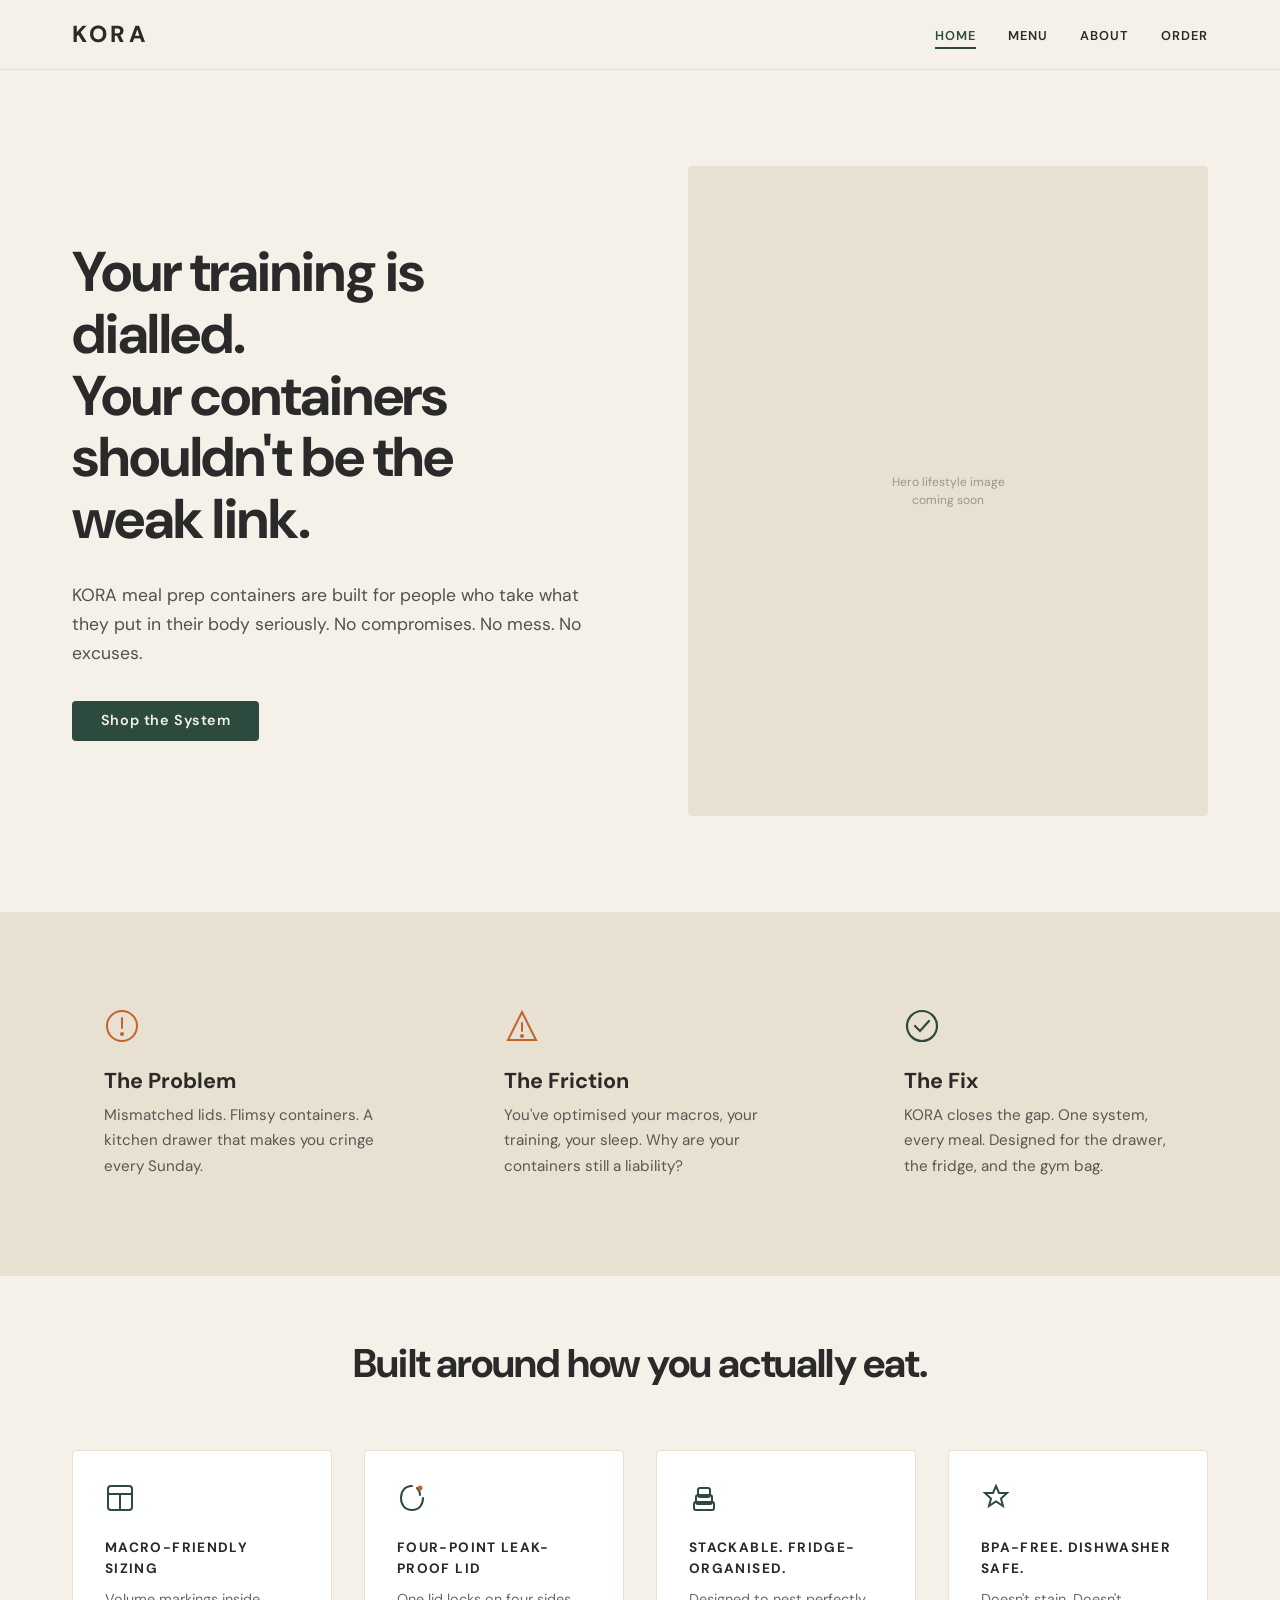
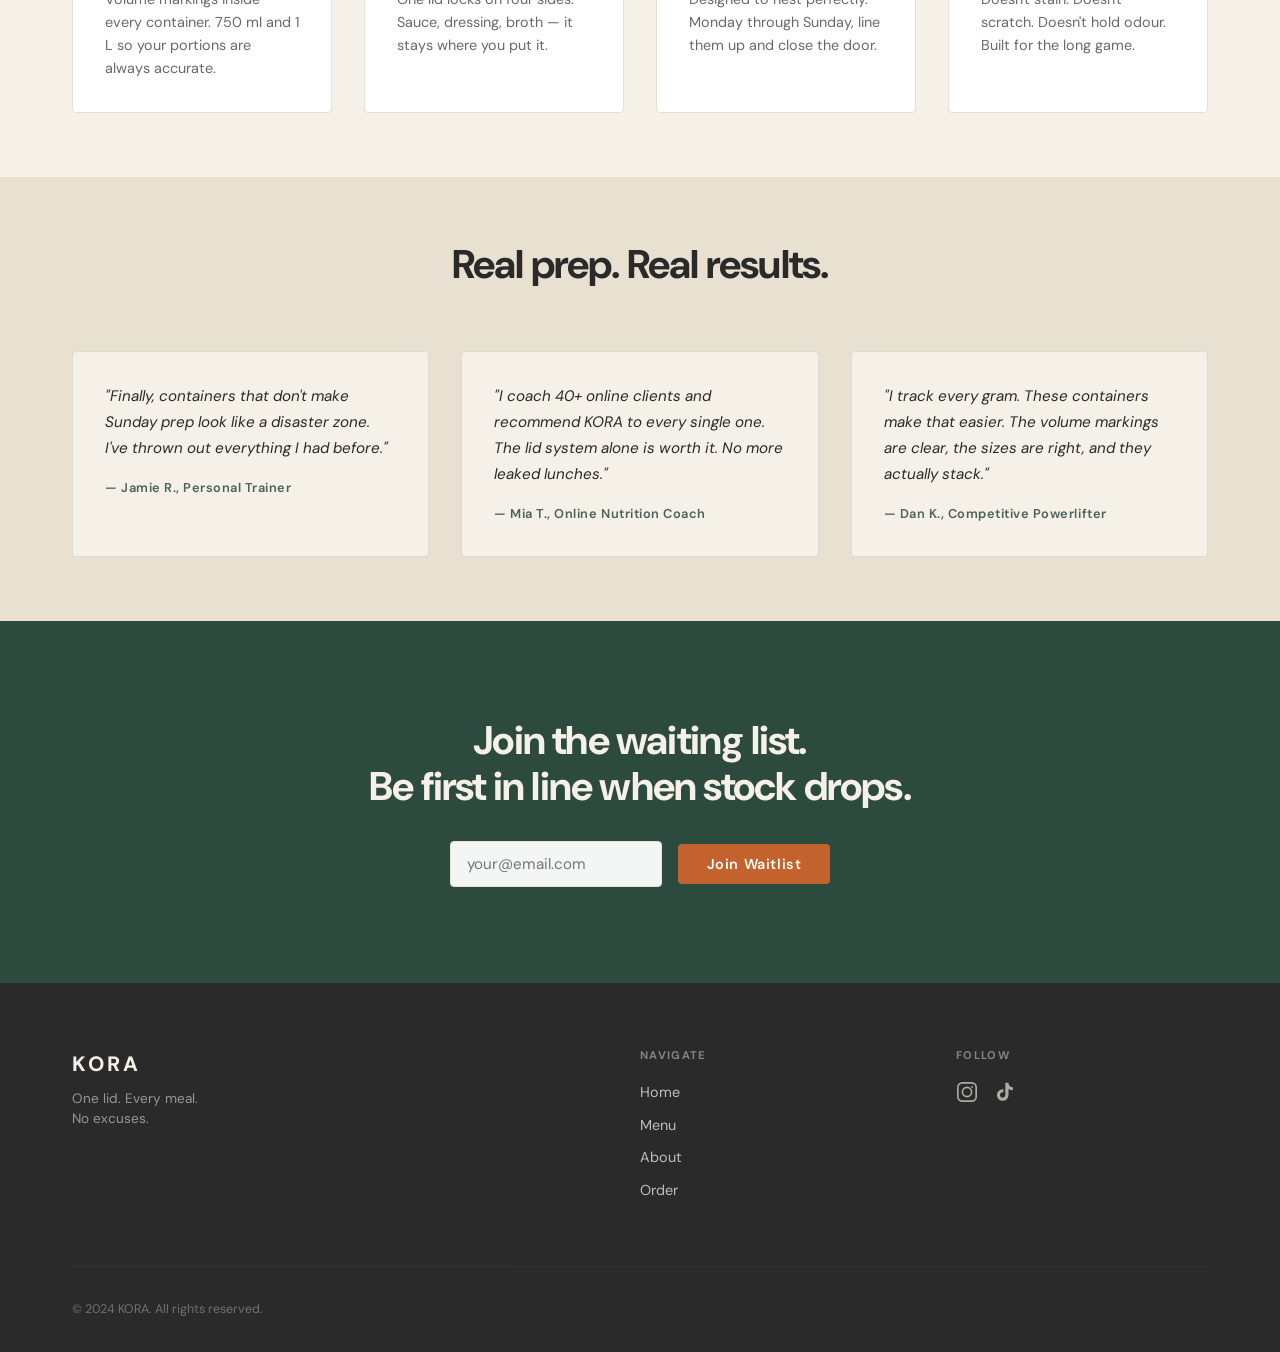
==== index.html @ 85cc3b41 "feat: build complete KORA static website (4 pages) Four-page static site for KORA meal prep containe" ====
<!DOCTYPE html>
<html lang="en">
<head>
  <meta charset="UTF-8">
  <meta name="viewport" content="width=device-width, initial-scale=1.0">
  <meta name="description" content="KORA meal prep containers — built for people who take what they put in their body seriously. One lid. Every meal. No excuses.">
  <meta property="og:title" content="KORA — One lid. Every meal. No excuses.">
  <meta property="og:description" content="Premium meal prep containers for disciplined, macro-tracking fitness people.">
  <meta property="og:type" content="website">
  <title>KORA — One lid. Every meal. No excuses.</title>
  <link rel="preconnect" href="https://fonts.googleapis.com">
  <link rel="preconnect" href="https://fonts.gstatic.com" crossorigin>
  <link href="https://fonts.googleapis.com/css2?family=DM+Sans:ital,opsz,wght@0,9..40,400;0,9..40,500;0,9..40,600;0,9..40,700;0,9..40,800;1,9..40,400&display=swap" rel="stylesheet">
  <link rel="stylesheet" href="css/styles.css">
</head>
<body>

  <!-- NAVIGATION -->
  <nav class="nav" role="navigation" aria-label="Main navigation">
    <div class="nav__inner">
      <a href="index.html" class="nav__logo">KORA</a>
      <button
        class="nav__toggle"
        id="nav-toggle"
        aria-expanded="false"
        aria-controls="nav-links"
        aria-label="Toggle navigation menu"
      >
        <svg width="24" height="24" viewBox="0 0 24 24" fill="none" stroke="currentColor" stroke-width="2" stroke-linecap="round" aria-hidden="true">
          <line x1="3" y1="6" x2="21" y2="6"/>
          <line x1="3" y1="12" x2="21" y2="12"/>
          <line x1="3" y1="18" x2="21" y2="18"/>
        </svg>
      </button>
      <ul class="nav__links" id="nav-links" role="list">
        <li><a href="index.html">Home</a></li>
        <li><a href="menu.html">Menu</a></li>
        <li><a href="about.html">About</a></li>
        <li><a href="order.html">Order</a></li>
      </ul>
    </div>
  </nav>

  <!-- HERO -->
  <section class="hero" aria-label="Hero">
    <div class="container">
      <div class="hero__content">
        <div class="hero__text">
          <h1 class="hero__headline">Your training is dialled.<br>Your containers shouldn't be the weak link.</h1>
          <p class="hero__sub">KORA meal prep containers are built for people who take what they put in their body seriously. No compromises. No mess. No excuses.</p>
          <a href="menu.html" class="btn btn-primary">Shop the System</a>
        </div>
        <div class="hero__image">
          <div class="img-placeholder" style="aspect-ratio: 4/5;" role="img" aria-label="KORA container lifestyle image coming soon">
            <span class="img-placeholder__label" aria-hidden="true">Hero lifestyle image<br>coming soon</span>
          </div>
        </div>
      </div>
    </div>
  </section>

  <!-- PROBLEM – AGITATION – SOLUTION -->
  <section class="section" style="background: var(--color-stone);" aria-label="Why KORA">
    <div class="container">
      <div class="pas__grid">

        <div class="pas__item fade-in">
          <div class="pas__icon" aria-hidden="true">
            <svg width="36" height="36" viewBox="0 0 36 36" fill="none" stroke="var(--color-terra)" stroke-width="2" stroke-linecap="round">
              <circle cx="18" cy="18" r="15"/>
              <line x1="18" y1="10" x2="18" y2="20"/>
              <circle cx="18" cy="26" r="2" fill="var(--color-terra)" stroke="none"/>
            </svg>
          </div>
          <h3>The Problem</h3>
          <p>Mismatched lids. Flimsy containers. A kitchen drawer that makes you cringe every Sunday.</p>
        </div>

        <div class="pas__item fade-in">
          <div class="pas__icon" aria-hidden="true">
            <svg width="36" height="36" viewBox="0 0 36 36" fill="none" stroke="var(--color-terra)" stroke-width="2" stroke-linecap="round">
              <path d="M18 4 L32 32 L4 32 Z"/>
              <line x1="18" y1="15" x2="18" y2="23"/>
              <circle cx="18" cy="28" r="2" fill="var(--color-terra)" stroke="none"/>
            </svg>
          </div>
          <h3>The Friction</h3>
          <p>You've optimised your macros, your training, your sleep. Why are your containers still a liability?</p>
        </div>

        <div class="pas__item fade-in">
          <div class="pas__icon" aria-hidden="true">
            <svg width="36" height="36" viewBox="0 0 36 36" fill="none" stroke="var(--color-forest)" stroke-width="2.2" stroke-linecap="round">
              <circle cx="18" cy="18" r="15"/>
              <polyline points="11,18 16,23 25,13"/>
            </svg>
          </div>
          <h3>The Fix</h3>
          <p>KORA closes the gap. One system, every meal. Designed for the drawer, the fridge, and the gym bag.</p>
        </div>

      </div>
    </div>
  </section>

  <!-- FEATURE HIGHLIGHTS -->
  <section class="features section" aria-label="Product features">
    <div class="container">
      <h2 class="features__title fade-in">Built around how you actually eat.</h2>
      <div class="features__grid">

        <div class="feature-item fade-in">
          <div class="feature-item__icon" aria-hidden="true">
            <svg width="30" height="30" viewBox="0 0 30 30" fill="none" stroke="var(--color-forest)" stroke-width="2" stroke-linecap="round">
              <rect x="3" y="3" width="24" height="24" rx="3"/>
              <line x1="3" y1="11" x2="27" y2="11"/>
              <line x1="15" y1="11" x2="15" y2="27"/>
            </svg>
          </div>
          <h4>Macro-Friendly Sizing</h4>
          <p>Volume markings inside every container. 750 ml and 1 L so your portions are always accurate.</p>
        </div>

        <div class="feature-item fade-in">
          <div class="feature-item__icon" aria-hidden="true">
            <svg width="30" height="30" viewBox="0 0 30 30" fill="none" stroke="var(--color-forest)" stroke-width="2" stroke-linecap="round">
              <path d="M15 3 C8 3 4 8 4 15 C4 22 8 27 15 27 C22 27 26 22 26 15"/>
              <path d="M20 5 C22 7 23 9 23 12"/>
              <circle cx="23" cy="5" r="2.5" fill="var(--color-terra)" stroke="none"/>
            </svg>
          </div>
          <h4>Four-Point Leak-Proof Lid</h4>
          <p>One lid locks on four sides. Sauce, dressing, broth — it stays where you put it.</p>
        </div>

        <div class="feature-item fade-in">
          <div class="feature-item__icon" aria-hidden="true">
            <svg width="30" height="30" viewBox="0 0 30 30" fill="none" stroke="var(--color-forest)" stroke-width="2" stroke-linecap="round">
              <rect x="5" y="19" width="20" height="8" rx="2"/>
              <rect x="7" y="12" width="16" height="9" rx="2"/>
              <rect x="9" y="5"  width="12" height="9" rx="2"/>
            </svg>
          </div>
          <h4>Stackable. Fridge-Organised.</h4>
          <p>Designed to nest perfectly. Monday through Sunday, line them up and close the door.</p>
        </div>

        <div class="feature-item fade-in">
          <div class="feature-item__icon" aria-hidden="true">
            <svg width="30" height="30" viewBox="0 0 30 30" fill="none" stroke="var(--color-forest)" stroke-width="2" stroke-linecap="round">
              <polygon points="15,3 18,10 26,10 20,15.5 22,23 15,18.5 8,23 10,15.5 4,10 12,10"/>
            </svg>
          </div>
          <h4>BPA-Free. Dishwasher Safe.</h4>
          <p>Doesn't stain. Doesn't scratch. Doesn't hold odour. Built for the long game.</p>
        </div>

      </div>
    </div>
  </section>

  <!-- TESTIMONIALS -->
  <section class="section" style="background: var(--color-stone);" aria-label="Customer reviews">
    <div class="container">
      <h2 class="testimonials__title fade-in">Real prep. Real results.</h2>
      <div class="testimonials__grid">

        <article class="testimonial-card fade-in">
          <blockquote>
            <p>"Finally, containers that don't make Sunday prep look like a disaster zone. I've thrown out everything I had before."</p>
            <footer>— Jamie R., Personal Trainer</footer>
          </blockquote>
        </article>

        <article class="testimonial-card fade-in">
          <blockquote>
            <p>"I coach 40+ online clients and recommend KORA to every single one. The lid system alone is worth it. No more leaked lunches."</p>
            <footer>— Mia T., Online Nutrition Coach</footer>
          </blockquote>
        </article>

        <article class="testimonial-card fade-in">
          <blockquote>
            <p>"I track every gram. These containers make that easier. The volume markings are clear, the sizes are right, and they actually stack."</p>
            <footer>— Dan K., Competitive Powerlifter</footer>
          </blockquote>
        </article>

      </div>
    </div>
  </section>

  <!-- WAITLIST BANNER -->
  <section class="waitlist section--xl" id="waitlist" aria-label="Join the waitlist">
    <div class="container">
      <div class="waitlist__inner fade-in">
        <h2 class="waitlist__headline">Join the waiting list.<br>Be first in line when stock drops.</h2>
        <form class="waitlist__form" id="form-waitlist" novalidate aria-label="Waitlist signup form">
          <div>
            <label for="waitlist-email" class="sr-only">Email address</label>
            <input
              type="email"
              id="waitlist-email"
              name="email"
              class="form-control waitlist__input"
              placeholder="your@email.com"
              required
              autocomplete="email"
              aria-required="true"
            >
            <span class="form-error" data-error="waitlist-email" role="alert"></span>
          </div>
          <button type="submit" class="btn btn-accent">Join Waitlist</button>
        </form>
        <div class="form-confirmation" id="confirm-waitlist" tabindex="-1" role="status">
          <p>You're on the list. We'll be in touch before anyone else.</p>
        </div>
      </div>
    </div>
  </section>

  <!-- FOOTER -->
  <footer class="footer" role="contentinfo">
    <div class="container">
      <div class="footer__grid">
        <div>
          <div class="footer__logo">KORA</div>
          <p class="footer__tagline">One lid. Every meal.<br>No excuses.</p>
        </div>
        <div>
          <h4 class="footer__heading">Navigate</h4>
          <nav class="footer__nav" aria-label="Footer navigation">
            <a href="index.html">Home</a>
            <a href="menu.html">Menu</a>
            <a href="about.html">About</a>
            <a href="order.html">Order</a>
          </nav>
        </div>
        <div>
          <h4 class="footer__heading">Follow</h4>
          <div class="footer__socials">
            <a href="#" aria-label="KORA on Instagram">
              <svg width="22" height="22" viewBox="0 0 24 24" fill="none" stroke="currentColor" stroke-width="1.8" aria-hidden="true">
                <rect x="2" y="2" width="20" height="20" rx="5" ry="5"/>
                <circle cx="12" cy="12" r="5"/>
                <circle cx="17.5" cy="6.5" r="1" fill="currentColor" stroke="none"/>
              </svg>
            </a>
            <a href="#" aria-label="KORA on TikTok">
              <svg width="22" height="22" viewBox="0 0 24 24" fill="currentColor" aria-hidden="true">
                <path d="M19.59 6.69a4.83 4.83 0 01-3.77-4.25V2h-3.45v13.67a2.89 2.89 0 01-2.88 2.5 2.89 2.89 0 01-2.89-2.89 2.89 2.89 0 012.89-2.89c.28 0 .54.04.79.1V9.01a6.27 6.27 0 00-.79-.05 6.34 6.34 0 00-6.34 6.34 6.34 6.34 0 006.34 6.34 6.34 6.34 0 006.34-6.34V8.69a8.19 8.19 0 004.79 1.53V6.77a4.85 4.85 0 01-1.03-.08z"/>
              </svg>
            </a>
          </div>
        </div>
      </div>
      <div class="footer__bottom">
        <p>&copy; 2024 KORA. All rights reserved.</p>
      </div>
    </div>
  </footer>

  <script src="js/main.js"></script>
</body>
</html>
---- css/styles.css ----
/* ============================================================
   KORA — Shared Stylesheet
   Colours: Forest Green #2D4A3E | Terracotta #C4622D
            Oat #F5F0E8 | Stone #E8E0D0 | Charcoal #2A2A2A
   Font: DM Sans (Google Fonts)
   ============================================================ */

/* === DESIGN TOKENS === */
:root {
  --color-forest:  #2D4A3E;
  --color-terra:   #C4622D;
  --color-oat:     #F5F0E8;
  --color-stone:   #E8E0D0;
  --color-charcoal:#2A2A2A;
  --color-white:   #FFFFFF;

  --font-main: 'DM Sans', sans-serif;

  --spacing-xs: 0.5rem;
  --spacing-sm: 1rem;
  --spacing-md: 2rem;
  --spacing-lg: 4rem;
  --spacing-xl: 6rem;

  --radius: 4px;
  --max-width: 1200px;
  --transition: 0.2s ease;
  --nav-height: 70px;
}

/* === RESET === */
*, *::before, *::after {
  box-sizing: border-box;
  margin: 0;
  padding: 0;
}

html {
  scroll-behavior: smooth;
  -webkit-text-size-adjust: 100%;
}

body {
  font-family: var(--font-main);
  color: var(--color-charcoal);
  background: var(--color-oat);
  line-height: 1.6;
  font-size: 16px;
  -webkit-font-smoothing: antialiased;
}

img {
  max-width: 100%;
  display: block;
}

a {
  color: inherit;
  text-decoration: none;
}

ul, ol {
  list-style: none;
}

button {
  font-family: inherit;
}

/* === SCREEN READER ONLY === */
.sr-only {
  position: absolute;
  width: 1px;
  height: 1px;
  padding: 0;
  margin: -1px;
  overflow: hidden;
  clip: rect(0, 0, 0, 0);
  white-space: nowrap;
  border-width: 0;
}

/* === TYPOGRAPHY === */
h1 { font-size: clamp(2rem, 5vw, 3.5rem);   line-height: 1.1;  font-weight: 700; letter-spacing: -0.02em; }
h2 { font-size: clamp(1.6rem, 3.5vw, 2.5rem); line-height: 1.15; font-weight: 700; letter-spacing: -0.02em; }
h3 { font-size: clamp(1.1rem, 2vw, 1.35rem);  line-height: 1.25; font-weight: 700; }
h4 {
  font-size: 0.8rem;
  font-weight: 700;
  letter-spacing: 0.1em;
  text-transform: uppercase;
}

p {
  line-height: 1.7;
}

/* === LAYOUT === */
.container {
  max-width: var(--max-width);
  margin: 0 auto;
  padding: 0 var(--spacing-md);
}

.section {
  padding: var(--spacing-lg) 0;
}

.section--xl {
  padding: var(--spacing-xl) 0;
}

/* === BUTTONS === */
.btn {
  display: inline-block;
  padding: 0.8rem 1.8rem;
  border-radius: var(--radius);
  font-family: var(--font-main);
  font-size: 0.9rem;
  font-weight: 600;
  letter-spacing: 0.04em;
  cursor: pointer;
  border: none;
  transition: filter var(--transition), transform var(--transition);
  text-align: center;
  line-height: 1;
}

.btn:hover {
  filter: brightness(0.88);
  transform: translateY(-1px);
}

.btn:active {
  transform: translateY(0);
}

.btn:focus-visible {
  outline: 3px solid var(--color-forest);
  outline-offset: 3px;
}

.btn-primary {
  background: var(--color-forest);
  color: var(--color-oat);
}

.btn-accent {
  background: var(--color-terra);
  color: var(--color-white);
}

/* === NAVIGATION === */
.nav {
  position: sticky;
  top: 0;
  z-index: 100;
  background: var(--color-oat);
  border-bottom: 1px solid var(--color-stone);
  height: var(--nav-height);
}

.nav__inner {
  display: flex;
  align-items: center;
  justify-content: space-between;
  height: 100%;
  max-width: var(--max-width);
  margin: 0 auto;
  padding: 0 var(--spacing-md);
  position: relative;
}

.nav__logo {
  font-size: 1.45rem;
  font-weight: 800;
  letter-spacing: 0.14em;
  text-transform: uppercase;
  color: var(--color-charcoal);
  flex-shrink: 0;
}

.nav__links {
  display: flex;
  gap: var(--spacing-md);
  align-items: center;
}

.nav__links a {
  font-size: 0.8rem;
  font-weight: 600;
  letter-spacing: 0.08em;
  text-transform: uppercase;
  color: var(--color-charcoal);
  transition: color var(--transition);
  padding-bottom: 3px;
  border-bottom: 2px solid transparent;
}

.nav__links a:hover,
.nav__links a.active {
  color: var(--color-forest);
  border-bottom-color: var(--color-forest);
}

.nav__toggle {
  display: none;
  background: none;
  border: none;
  cursor: pointer;
  padding: var(--spacing-xs);
  color: var(--color-charcoal);
  line-height: 1;
}

.nav__toggle:focus-visible {
  outline: 3px solid var(--color-forest);
  outline-offset: 3px;
  border-radius: var(--radius);
}

@media (max-width: 767px) {
  .nav__links {
    display: none;
    position: absolute;
    top: var(--nav-height);
    left: 0;
    right: 0;
    background: var(--color-oat);
    border-bottom: 1px solid var(--color-stone);
    flex-direction: column;
    align-items: stretch;
    gap: 0;
    padding: 0 var(--spacing-md);
  }

  .nav__links.open {
    display: flex;
  }

  .nav__links li {
    border-top: 1px solid var(--color-stone);
  }

  .nav__links a {
    display: block;
    padding: 0.9rem 0;
    border-bottom: none;
  }

  .nav__toggle {
    display: block;
  }
}

/* === IMAGE PLACEHOLDER === */
.img-placeholder {
  background: var(--color-stone);
  border-radius: var(--radius);
  display: flex;
  align-items: center;
  justify-content: center;
  width: 100%;
  overflow: hidden;
}

.img-placeholder__label {
  font-size: 0.75rem;
  color: var(--color-charcoal);
  opacity: 0.4;
  text-align: center;
  padding: var(--spacing-sm);
  line-height: 1.5;
}

/* === FOOTER === */
.footer {
  background: var(--color-charcoal);
  color: var(--color-oat);
  padding: var(--spacing-lg) 0 var(--spacing-md);
}

.footer__grid {
  display: grid;
  grid-template-columns: 1fr;
  gap: var(--spacing-md);
  margin-bottom: var(--spacing-lg);
}

@media (min-width: 768px) {
  .footer__grid {
    grid-template-columns: 2fr 1fr 1fr;
    gap: var(--spacing-lg);
  }
}

.footer__logo {
  font-size: 1.3rem;
  font-weight: 800;
  letter-spacing: 0.14em;
  text-transform: uppercase;
  margin-bottom: var(--spacing-xs);
}

.footer__tagline {
  font-size: 0.85rem;
  opacity: 0.55;
  line-height: 1.5;
  margin-top: var(--spacing-xs);
}

.footer__heading {
  font-size: 0.7rem;
  font-weight: 700;
  letter-spacing: 0.12em;
  text-transform: uppercase;
  opacity: 0.45;
  margin-bottom: var(--spacing-sm);
}

.footer__nav {
  display: flex;
  flex-direction: column;
  gap: 0.6rem;
}

.footer__nav a {
  font-size: 0.9rem;
  opacity: 0.75;
  transition: opacity var(--transition);
}

.footer__nav a:hover {
  opacity: 1;
}

.footer__socials {
  display: flex;
  gap: var(--spacing-sm);
  margin-top: var(--spacing-xs);
}

.footer__socials a {
  opacity: 0.65;
  transition: opacity var(--transition);
  display: flex;
  align-items: center;
}

.footer__socials a:hover {
  opacity: 1;
}

.footer__bottom {
  border-top: 1px solid rgba(245, 240, 232, 0.1);
  padding-top: var(--spacing-md);
  font-size: 0.78rem;
  opacity: 0.35;
}

/* === SCROLL FADE ANIMATION === */
.fade-in {
  opacity: 0;
  transform: translateY(22px);
  transition: opacity 0.65s ease, transform 0.65s ease;
}

.fade-in.visible {
  opacity: 1;
  transform: translateY(0);
}

/* Stagger children in grids */
.fade-in:nth-child(2) { transition-delay: 0.1s; }
.fade-in:nth-child(3) { transition-delay: 0.2s; }
.fade-in:nth-child(4) { transition-delay: 0.3s; }

/* === FORMS === */
.form-group {
  margin-bottom: var(--spacing-sm);
}

.form-label {
  display: block;
  font-size: 0.78rem;
  font-weight: 600;
  letter-spacing: 0.07em;
  text-transform: uppercase;
  color: var(--color-charcoal);
  opacity: 0.65;
  margin-bottom: 0.4rem;
}

.form-control {
  font-family: var(--font-main);
  font-size: 0.95rem;
  padding: 0.75rem 1rem;
  border: 1.5px solid var(--color-stone);
  border-radius: var(--radius);
  background: var(--color-white);
  color: var(--color-charcoal);
  transition: border-color var(--transition);
  width: 100%;
  appearance: none;
}

.form-control:focus {
  outline: none;
  border-color: var(--color-forest);
  box-shadow: 0 0 0 3px rgba(45, 74, 62, 0.12);
}

.form-control--error {
  border-color: var(--color-terra);
}

.form-error {
  font-size: 0.78rem;
  color: var(--color-terra);
  margin-top: 0.3rem;
  display: none;
}

.form-error.visible {
  display: block;
}

textarea.form-control {
  resize: vertical;
  min-height: 140px;
  line-height: 1.6;
}

select.form-control {
  background-image: url("data:image/svg+xml,%3Csvg xmlns='http://www.w3.org/2000/svg' width='12' height='8' viewBox='0 0 12 8'%3E%3Cpath d='M1 1l5 5 5-5' stroke='%232A2A2A' stroke-width='1.5' fill='none' stroke-linecap='round'/%3E%3C/svg%3E");
  background-repeat: no-repeat;
  background-position: right 1rem center;
  padding-right: 2.5rem;
  cursor: pointer;
}

.form-confirmation {
  display: none;
  padding: var(--spacing-md);
  background: var(--color-stone);
  border-radius: var(--radius);
  border-left: 4px solid var(--color-forest);
}

.form-confirmation.visible {
  display: block;
}

.form-confirmation p {
  font-weight: 600;
  color: var(--color-forest);
  line-height: 1.5;
}

/* === TOAST NOTIFICATION (product pages) === */
.toast {
  position: fixed;
  bottom: var(--spacing-md);
  left: 50%;
  transform: translateX(-50%) translateY(100px);
  background: var(--color-charcoal);
  color: var(--color-oat);
  padding: 1rem 1.5rem;
  border-radius: var(--radius);
  font-size: 0.9rem;
  font-weight: 500;
  display: flex;
  align-items: center;
  gap: var(--spacing-sm);
  z-index: 200;
  transition: transform 0.35s ease, opacity 0.35s ease;
  opacity: 0;
  max-width: 90vw;
  box-shadow: 0 8px 32px rgba(0,0,0,0.2);
}

.toast.visible {
  transform: translateX(-50%) translateY(0);
  opacity: 1;
}

.toast__close {
  background: none;
  border: none;
  color: inherit;
  cursor: pointer;
  opacity: 0.6;
  padding: 2px;
  line-height: 1;
  flex-shrink: 0;
}

.toast__close:hover {
  opacity: 1;
}

/* ============================================================
   PAGE: HOME (index.html)
   ============================================================ */

/* Hero */
.hero {
  background: var(--color-oat);
  padding: var(--spacing-xl) 0;
}

.hero__content {
  display: grid;
  grid-template-columns: 1fr;
  gap: var(--spacing-lg);
  align-items: center;
}

@media (min-width: 900px) {
  .hero__content {
    grid-template-columns: 1fr 1fr;
    gap: var(--spacing-xl);
  }
}

.hero__text {
  max-width: 580px;
}

.hero__headline {
  margin-bottom: var(--spacing-md);
  color: var(--color-charcoal);
}

.hero__sub {
  font-size: 1.1rem;
  line-height: 1.65;
  margin-bottom: var(--spacing-md);
  opacity: 0.8;
}

.hero__image .img-placeholder {
  aspect-ratio: 4 / 5;
}

/* Problem–Agitation–Solution */
.pas__grid {
  display: grid;
  grid-template-columns: 1fr;
  gap: var(--spacing-md);
}

@media (min-width: 768px) {
  .pas__grid {
    grid-template-columns: repeat(3, 1fr);
    gap: var(--spacing-lg);
  }
}

.pas__item {
  padding: var(--spacing-md);
}

.pas__icon {
  margin-bottom: var(--spacing-sm);
}

.pas__item h3 {
  margin-bottom: var(--spacing-xs);
  color: var(--color-charcoal);
}

.pas__item p {
  font-size: 0.95rem;
  opacity: 0.75;
}

/* Feature Highlights */
.features__title {
  text-align: center;
  margin-bottom: var(--spacing-lg);
}

.features__grid {
  display: grid;
  grid-template-columns: 1fr;
  gap: var(--spacing-md);
}

@media (min-width: 600px) {
  .features__grid {
    grid-template-columns: repeat(2, 1fr);
  }
}

@media (min-width: 1024px) {
  .features__grid {
    grid-template-columns: repeat(4, 1fr);
  }
}

.feature-item {
  padding: var(--spacing-md);
  border: 1.5px solid var(--color-stone);
  border-radius: var(--radius);
  background: var(--color-white);
}

.feature-item__icon {
  margin-bottom: var(--spacing-sm);
}

.feature-item h4 {
  margin-bottom: var(--spacing-xs);
  font-size: 0.85rem;
  color: var(--color-charcoal);
}

.feature-item p {
  font-size: 0.9rem;
  opacity: 0.7;
  line-height: 1.6;
}

/* Testimonials */
.testimonials__title {
  text-align: center;
  margin-bottom: var(--spacing-lg);
}

.testimonials__grid {
  display: grid;
  grid-template-columns: 1fr;
  gap: var(--spacing-md);
}

@media (min-width: 768px) {
  .testimonials__grid {
    grid-template-columns: repeat(3, 1fr);
  }
}

.testimonial-card {
  background: var(--color-oat);
  border-radius: var(--radius);
  padding: var(--spacing-md);
  border: 1.5px solid rgba(45, 74, 62, 0.12);
}

.testimonial-card blockquote p {
  font-size: 0.95rem;
  line-height: 1.7;
  font-style: italic;
  color: var(--color-charcoal);
  margin-bottom: var(--spacing-sm);
}

.testimonial-card blockquote footer {
  font-size: 0.8rem;
  font-weight: 600;
  letter-spacing: 0.04em;
  color: var(--color-forest);
  opacity: 0.85;
}

/* Waitlist Banner */
.waitlist {
  background: var(--color-forest);
  padding: var(--spacing-xl) 0;
}

.waitlist__inner {
  max-width: 640px;
  margin: 0 auto;
  text-align: center;
}

.waitlist__headline {
  color: var(--color-oat);
  margin-bottom: var(--spacing-md);
}

.waitlist__form {
  display: flex;
  flex-direction: column;
  gap: var(--spacing-sm);
  align-items: center;
}

@media (min-width: 540px) {
  .waitlist__form {
    flex-direction: row;
    justify-content: center;
  }
}

.waitlist__input {
  width: 100%;
  max-width: 320px;
  background: rgba(255,255,255,0.95);
}

.waitlist .form-confirmation {
  background: rgba(255,255,255,0.1);
  border-left-color: var(--color-terra);
  color: var(--color-oat);
  margin-top: var(--spacing-sm);
}

.waitlist .form-confirmation p {
  color: var(--color-oat);
}

/* ============================================================
   PAGE: MENU (menu.html)
   ============================================================ */

.page-hero {
  background: var(--color-oat);
  padding: var(--spacing-xl) 0 var(--spacing-lg);
  text-align: center;
}

.page-hero__sub {
  font-size: 1.05rem;
  opacity: 0.7;
  margin-top: var(--spacing-sm);
  max-width: 480px;
  margin-left: auto;
  margin-right: auto;
}

.products__grid {
  display: grid;
  grid-template-columns: 1fr;
  gap: var(--spacing-md);
}

@media (min-width: 600px) {
  .products__grid {
    grid-template-columns: repeat(2, 1fr);
  }
}

@media (min-width: 1024px) {
  .products__grid {
    grid-template-columns: repeat(4, 1fr);
  }
}

.product-card {
  background: var(--color-white);
  border: 1.5px solid var(--color-stone);
  border-radius: var(--radius);
  overflow: hidden;
  transition: transform var(--transition), box-shadow var(--transition);
}

.product-card:hover {
  transform: translateY(-3px);
  box-shadow: 0 8px 24px rgba(42, 42, 42, 0.1);
}

.product-card__image .img-placeholder {
  aspect-ratio: 1 / 1;
}

.product-card__body {
  padding: var(--spacing-sm) var(--spacing-sm) var(--spacing-md);
}

.product-card__name {
  font-size: 1rem;
  font-weight: 700;
  margin-bottom: 0.3rem;
  color: var(--color-charcoal);
}

.product-card__desc {
  font-size: 0.85rem;
  opacity: 0.65;
  line-height: 1.5;
  margin-bottom: var(--spacing-sm);
}

.product-card__price {
  font-size: 1.1rem;
  font-weight: 700;
  color: var(--color-forest);
  margin-bottom: var(--spacing-sm);
}

/* ============================================================
   PAGE: ABOUT (about.html)
   ============================================================ */

.brand-story {
  display: grid;
  grid-template-columns: 1fr;
  gap: var(--spacing-lg);
  align-items: center;
}

@media (min-width: 900px) {
  .brand-story {
    grid-template-columns: 1fr 1fr;
  }
}

.brand-story__text h2 {
  margin-bottom: var(--spacing-md);
}

.brand-story__text p {
  margin-bottom: var(--spacing-sm);
  opacity: 0.8;
}

.brand-story__image .img-placeholder {
  aspect-ratio: 4 / 5;
}

.values__grid {
  display: grid;
  grid-template-columns: 1fr;
  gap: var(--spacing-md);
}

@media (min-width: 600px) {
  .values__grid {
    grid-template-columns: repeat(2, 1fr);
  }
}

.value-card {
  background: var(--color-oat);
  border-radius: var(--radius);
  padding: var(--spacing-md);
  border-top: 3px solid var(--color-forest);
}

.value-card h4 {
  color: var(--color-forest);
  margin-bottom: var(--spacing-xs);
  font-size: 0.75rem;
}

.value-card p {
  font-size: 0.95rem;
  opacity: 0.75;
  line-height: 1.65;
}

.founder-note {
  max-width: 680px;
  margin: 0 auto;
  text-align: center;
}

.founder-note__prefix {
  font-size: 0.85rem;
  font-weight: 600;
  letter-spacing: 0.1em;
  text-transform: uppercase;
  color: var(--color-terra);
  margin-bottom: var(--spacing-sm);
  display: block;
}

.founder-note__text {
  font-size: 1.05rem;
  line-height: 1.8;
  opacity: 0.8;
  font-style: italic;
}

/* ============================================================
   PAGE: ORDER (order.html)
   ============================================================ */

.order-layout {
  display: grid;
  grid-template-columns: 1fr;
  gap: var(--spacing-xl);
}

@media (min-width: 900px) {
  .order-layout {
    grid-template-columns: 1fr 1fr;
    gap: var(--spacing-lg);
  }
}

.order-section h2 {
  margin-bottom: var(--spacing-xs);
}

.order-section__intro {
  font-size: 0.95rem;
  opacity: 0.7;
  margin-bottom: var(--spacing-md);
  line-height: 1.65;
}

.section-divider {
  border: none;
  border-top: 1.5px solid var(--color-stone);
  margin: var(--spacing-xl) 0;
}

@media (min-width: 900px) {
  .section-divider {
    display: none;
  }
}
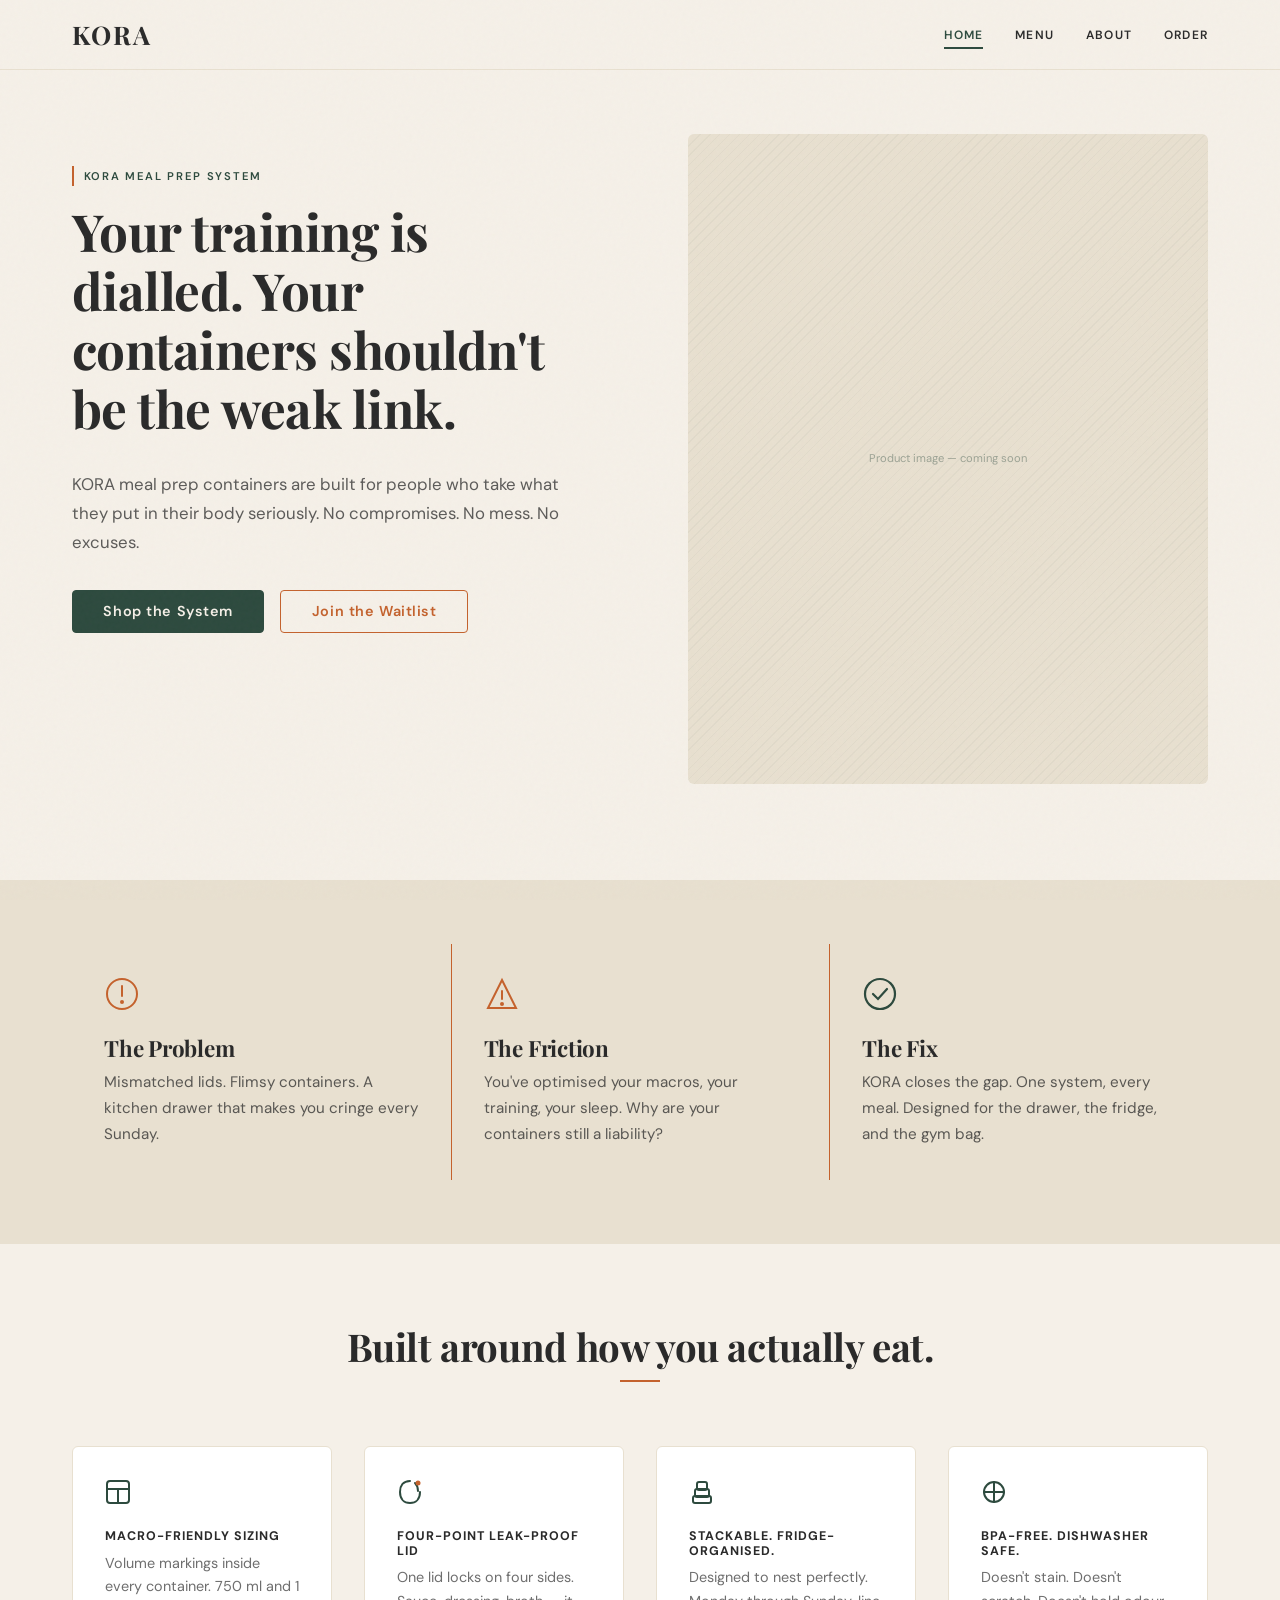
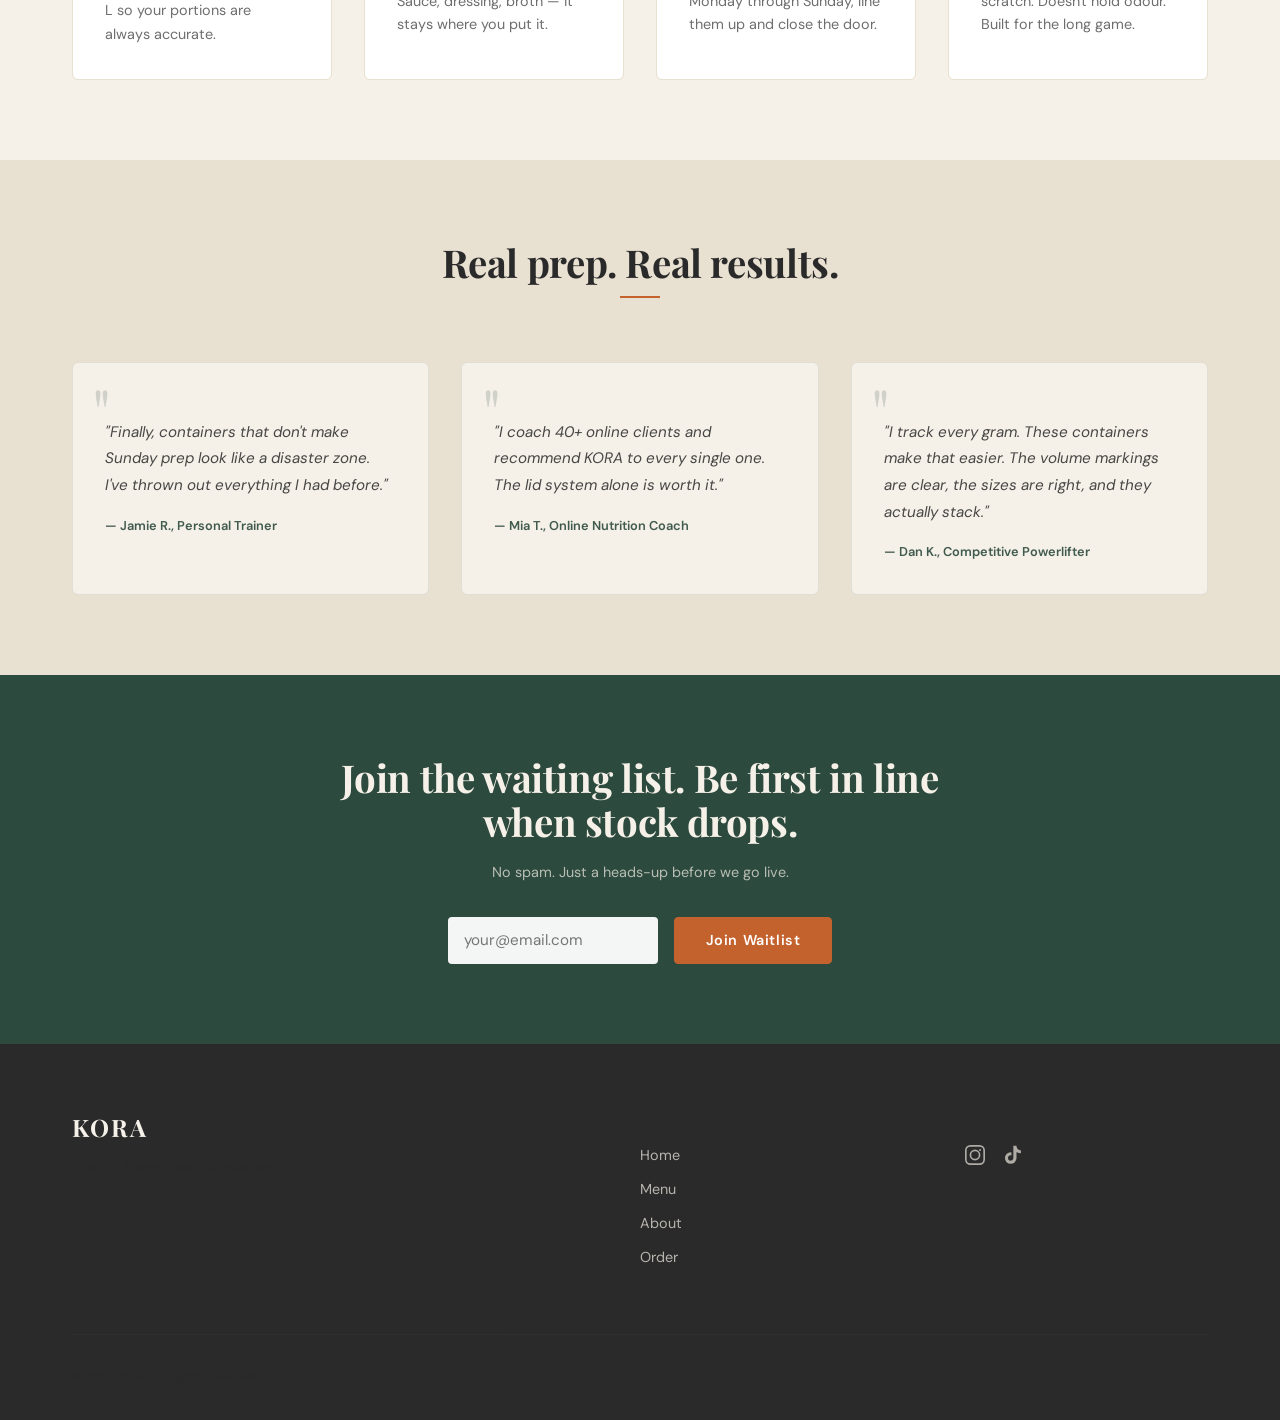
==== commit 1b0f61f1: "feat: complete KORA website design overhaul to production standard - Add Playfair Display (headings)" ====
--- a/index.html
+++ b/index.html
@@ -10,7 +10,7 @@
   <title>KORA — One lid. Every meal. No excuses.</title>
   <link rel="preconnect" href="https://fonts.googleapis.com">
   <link rel="preconnect" href="https://fonts.gstatic.com" crossorigin>
-  <link href="https://fonts.googleapis.com/css2?family=DM+Sans:ital,opsz,wght@0,9..40,400;0,9..40,500;0,9..40,600;0,9..40,700;0,9..40,800;1,9..40,400&display=swap" rel="stylesheet">
+  <link href="https://fonts.googleapis.com/css2?family=DM+Sans:ital,opsz,wght@0,9..40,400;0,9..40,500;0,9..40,600;0,9..40,700;0,9..40,800;1,9..40,400&family=Playfair+Display:ital,wght@0,700;1,400;1,700&display=swap" rel="stylesheet">
   <link rel="stylesheet" href="css/styles.css">
 </head>
 <body>
@@ -41,183 +41,208 @@
     </div>
   </nav>
 
-  <!-- HERO -->
-  <section class="hero" aria-label="Hero">
-    <div class="container">
-      <div class="hero__content">
-        <div class="hero__text">
-          <h1 class="hero__headline">Your training is dialled.<br>Your containers shouldn't be the weak link.</h1>
-          <p class="hero__sub">KORA meal prep containers are built for people who take what they put in their body seriously. No compromises. No mess. No excuses.</p>
-          <a href="menu.html" class="btn btn-primary">Shop the System</a>
-        </div>
-        <div class="hero__image">
-          <div class="img-placeholder" style="aspect-ratio: 4/5;" role="img" aria-label="KORA container lifestyle image coming soon">
-            <span class="img-placeholder__label" aria-hidden="true">Hero lifestyle image<br>coming soon</span>
-          </div>
-        </div>
-      </div>
-    </div>
-  </section>
-
-  <!-- PROBLEM – AGITATION – SOLUTION -->
-  <section class="section" style="background: var(--color-stone);" aria-label="Why KORA">
-    <div class="container">
-      <div class="pas__grid">
-
-        <div class="pas__item fade-in">
-          <div class="pas__icon" aria-hidden="true">
-            <svg width="36" height="36" viewBox="0 0 36 36" fill="none" stroke="var(--color-terra)" stroke-width="2" stroke-linecap="round">
-              <circle cx="18" cy="18" r="15"/>
-              <line x1="18" y1="10" x2="18" y2="20"/>
-              <circle cx="18" cy="26" r="2" fill="var(--color-terra)" stroke="none"/>
-            </svg>
-          </div>
-          <h3>The Problem</h3>
-          <p>Mismatched lids. Flimsy containers. A kitchen drawer that makes you cringe every Sunday.</p>
-        </div>
-
-        <div class="pas__item fade-in">
-          <div class="pas__icon" aria-hidden="true">
-            <svg width="36" height="36" viewBox="0 0 36 36" fill="none" stroke="var(--color-terra)" stroke-width="2" stroke-linecap="round">
-              <path d="M18 4 L32 32 L4 32 Z"/>
-              <line x1="18" y1="15" x2="18" y2="23"/>
-              <circle cx="18" cy="28" r="2" fill="var(--color-terra)" stroke="none"/>
-            </svg>
-          </div>
-          <h3>The Friction</h3>
-          <p>You've optimised your macros, your training, your sleep. Why are your containers still a liability?</p>
-        </div>
-
-        <div class="pas__item fade-in">
-          <div class="pas__icon" aria-hidden="true">
-            <svg width="36" height="36" viewBox="0 0 36 36" fill="none" stroke="var(--color-forest)" stroke-width="2.2" stroke-linecap="round">
-              <circle cx="18" cy="18" r="15"/>
-              <polyline points="11,18 16,23 25,13"/>
-            </svg>
-          </div>
-          <h3>The Fix</h3>
-          <p>KORA closes the gap. One system, every meal. Designed for the drawer, the fridge, and the gym bag.</p>
-        </div>
-
-      </div>
-    </div>
-  </section>
-
-  <!-- FEATURE HIGHLIGHTS -->
-  <section class="features section" aria-label="Product features">
-    <div class="container">
-      <h2 class="features__title fade-in">Built around how you actually eat.</h2>
-      <div class="features__grid">
-
-        <div class="feature-item fade-in">
-          <div class="feature-item__icon" aria-hidden="true">
-            <svg width="30" height="30" viewBox="0 0 30 30" fill="none" stroke="var(--color-forest)" stroke-width="2" stroke-linecap="round">
-              <rect x="3" y="3" width="24" height="24" rx="3"/>
-              <line x1="3" y1="11" x2="27" y2="11"/>
-              <line x1="15" y1="11" x2="15" y2="27"/>
-            </svg>
-          </div>
-          <h4>Macro-Friendly Sizing</h4>
-          <p>Volume markings inside every container. 750 ml and 1 L so your portions are always accurate.</p>
-        </div>
-
-        <div class="feature-item fade-in">
-          <div class="feature-item__icon" aria-hidden="true">
-            <svg width="30" height="30" viewBox="0 0 30 30" fill="none" stroke="var(--color-forest)" stroke-width="2" stroke-linecap="round">
-              <path d="M15 3 C8 3 4 8 4 15 C4 22 8 27 15 27 C22 27 26 22 26 15"/>
-              <path d="M20 5 C22 7 23 9 23 12"/>
-              <circle cx="23" cy="5" r="2.5" fill="var(--color-terra)" stroke="none"/>
-            </svg>
-          </div>
-          <h4>Four-Point Leak-Proof Lid</h4>
-          <p>One lid locks on four sides. Sauce, dressing, broth — it stays where you put it.</p>
-        </div>
-
-        <div class="feature-item fade-in">
-          <div class="feature-item__icon" aria-hidden="true">
-            <svg width="30" height="30" viewBox="0 0 30 30" fill="none" stroke="var(--color-forest)" stroke-width="2" stroke-linecap="round">
-              <rect x="5" y="19" width="20" height="8" rx="2"/>
-              <rect x="7" y="12" width="16" height="9" rx="2"/>
-              <rect x="9" y="5"  width="12" height="9" rx="2"/>
-            </svg>
-          </div>
-          <h4>Stackable. Fridge-Organised.</h4>
-          <p>Designed to nest perfectly. Monday through Sunday, line them up and close the door.</p>
-        </div>
-
-        <div class="feature-item fade-in">
-          <div class="feature-item__icon" aria-hidden="true">
-            <svg width="30" height="30" viewBox="0 0 30 30" fill="none" stroke="var(--color-forest)" stroke-width="2" stroke-linecap="round">
-              <polygon points="15,3 18,10 26,10 20,15.5 22,23 15,18.5 8,23 10,15.5 4,10 12,10"/>
-            </svg>
-          </div>
-          <h4>BPA-Free. Dishwasher Safe.</h4>
-          <p>Doesn't stain. Doesn't scratch. Doesn't hold odour. Built for the long game.</p>
-        </div>
-
-      </div>
-    </div>
-  </section>
-
-  <!-- TESTIMONIALS -->
-  <section class="section" style="background: var(--color-stone);" aria-label="Customer reviews">
-    <div class="container">
-      <h2 class="testimonials__title fade-in">Real prep. Real results.</h2>
-      <div class="testimonials__grid">
-
-        <article class="testimonial-card fade-in">
-          <blockquote>
-            <p>"Finally, containers that don't make Sunday prep look like a disaster zone. I've thrown out everything I had before."</p>
-            <footer>— Jamie R., Personal Trainer</footer>
-          </blockquote>
-        </article>
-
-        <article class="testimonial-card fade-in">
-          <blockquote>
-            <p>"I coach 40+ online clients and recommend KORA to every single one. The lid system alone is worth it. No more leaked lunches."</p>
-            <footer>— Mia T., Online Nutrition Coach</footer>
-          </blockquote>
-        </article>
-
-        <article class="testimonial-card fade-in">
-          <blockquote>
-            <p>"I track every gram. These containers make that easier. The volume markings are clear, the sizes are right, and they actually stack."</p>
-            <footer>— Dan K., Competitive Powerlifter</footer>
-          </blockquote>
-        </article>
-
-      </div>
-    </div>
-  </section>
-
-  <!-- WAITLIST BANNER -->
-  <section class="waitlist section--xl" id="waitlist" aria-label="Join the waitlist">
-    <div class="container">
-      <div class="waitlist__inner fade-in">
-        <h2 class="waitlist__headline">Join the waiting list.<br>Be first in line when stock drops.</h2>
-        <form class="waitlist__form" id="form-waitlist" novalidate aria-label="Waitlist signup form">
-          <div>
-            <label for="waitlist-email" class="sr-only">Email address</label>
-            <input
-              type="email"
-              id="waitlist-email"
-              name="email"
-              class="form-control waitlist__input"
-              placeholder="your@email.com"
-              required
-              autocomplete="email"
-              aria-required="true"
-            >
-            <span class="form-error" data-error="waitlist-email" role="alert"></span>
-          </div>
-          <button type="submit" class="btn btn-accent">Join Waitlist</button>
-        </form>
-        <div class="form-confirmation" id="confirm-waitlist" tabindex="-1" role="status">
-          <p>You're on the list. We'll be in touch before anyone else.</p>
-        </div>
-      </div>
-    </div>
-  </section>
+  <main>
+
+    <!-- HERO -->
+    <section class="hero" aria-label="Hero">
+      <div class="container">
+        <div class="hero__grid">
+
+          <div class="hero__text">
+            <span class="eyebrow">KORA Meal Prep System</span>
+            <h1 class="hero__headline">Your training is dialled. Your containers shouldn't be the weak link.</h1>
+            <p class="hero__sub">KORA meal prep containers are built for people who take what they put in their body seriously. No compromises. No mess. No excuses.</p>
+            <div class="hero__ctas">
+              <a href="menu.html" class="btn btn-primary">Shop the System</a>
+              <a href="#waitlist" class="btn btn-outline">Join the Waitlist</a>
+            </div>
+          </div>
+
+          <div class="hero__image-col">
+            <div class="hero__image">
+              <div class="img-placeholder" role="img" aria-label="KORA container lifestyle image — coming soon">
+                <span class="img-placeholder__label" aria-hidden="true">Product image — coming soon</span>
+              </div>
+            </div>
+          </div>
+
+        </div>
+      </div>
+    </section>
+
+    <!-- PROBLEM – AGITATION – SOLUTION -->
+    <section class="pas" aria-label="Why KORA">
+      <div class="container">
+        <div class="pas__grid stagger">
+
+          <div class="pas__col fade-in">
+            <div class="pas__icon" aria-hidden="true">
+              <svg width="36" height="36" viewBox="0 0 36 36" fill="none" stroke="#C4622D" stroke-width="2" stroke-linecap="round">
+                <circle cx="18" cy="18" r="15"/>
+                <line x1="18" y1="10" x2="18" y2="20"/>
+                <circle cx="18" cy="26" r="2" fill="#C4622D" stroke="none"/>
+              </svg>
+            </div>
+            <h3>The Problem</h3>
+            <p>Mismatched lids. Flimsy containers. A kitchen drawer that makes you cringe every Sunday.</p>
+          </div>
+
+          <div class="pas__col fade-in">
+            <div class="pas__icon" aria-hidden="true">
+              <svg width="36" height="36" viewBox="0 0 36 36" fill="none" stroke="#C4622D" stroke-width="2" stroke-linecap="round">
+                <path d="M18 4 L32 32 L4 32 Z"/>
+                <line x1="18" y1="15" x2="18" y2="23"/>
+                <circle cx="18" cy="28" r="2" fill="#C4622D" stroke="none"/>
+              </svg>
+            </div>
+            <h3>The Friction</h3>
+            <p>You've optimised your macros, your training, your sleep. Why are your containers still a liability?</p>
+          </div>
+
+          <div class="pas__col fade-in">
+            <div class="pas__icon" aria-hidden="true">
+              <svg width="36" height="36" viewBox="0 0 36 36" fill="none" stroke="#2D4A3E" stroke-width="2.2" stroke-linecap="round">
+                <circle cx="18" cy="18" r="15"/>
+                <polyline points="11,18 16,23 25,13"/>
+              </svg>
+            </div>
+            <h3>The Fix</h3>
+            <p>KORA closes the gap. One system, every meal. Designed for the drawer, the fridge, and the gym bag.</p>
+          </div>
+
+        </div>
+      </div>
+    </section>
+
+    <!-- FEATURE HIGHLIGHTS -->
+    <section class="features" aria-label="Product features">
+      <div class="container">
+        <div class="features__header fade-in">
+          <h2>Built around how you actually eat.</h2>
+          <span class="section-dash" aria-hidden="true"></span>
+        </div>
+        <div class="features__grid stagger">
+
+          <div class="feature-card fade-in">
+            <div class="feature-card__icon" aria-hidden="true">
+              <svg width="26" height="26" viewBox="0 0 26 26" fill="none" stroke="#2D4A3E" stroke-width="2" stroke-linecap="round">
+                <rect x="2" y="2" width="22" height="22" rx="3"/>
+                <line x1="2" y1="10" x2="24" y2="10"/>
+                <line x1="13" y1="10" x2="13" y2="24"/>
+              </svg>
+            </div>
+            <h4>Macro-Friendly Sizing</h4>
+            <p>Volume markings inside every container. 750 ml and 1 L so your portions are always accurate.</p>
+          </div>
+
+          <div class="feature-card fade-in">
+            <div class="feature-card__icon" aria-hidden="true">
+              <svg width="26" height="26" viewBox="0 0 26 26" fill="none" stroke="#2D4A3E" stroke-width="2" stroke-linecap="round">
+                <path d="M13 2 C6 2 3 7 3 13 C3 20 7 24 13 24 C19 24 23 20 23 13"/>
+                <path d="M18 4 C20 6 21 9 21 12"/>
+                <circle cx="21" cy="4" r="2.5" fill="#C4622D" stroke="none"/>
+              </svg>
+            </div>
+            <h4>Four-Point Leak-Proof Lid</h4>
+            <p>One lid locks on four sides. Sauce, dressing, broth — it stays where you put it.</p>
+          </div>
+
+          <div class="feature-card fade-in">
+            <div class="feature-card__icon" aria-hidden="true">
+              <svg width="26" height="26" viewBox="0 0 26 26" fill="none" stroke="#2D4A3E" stroke-width="2" stroke-linecap="round">
+                <rect x="4" y="17" width="18" height="7" rx="2"/>
+                <rect x="6" y="10" width="14" height="8" rx="2"/>
+                <rect x="8" y="3"  width="10" height="8" rx="2"/>
+              </svg>
+            </div>
+            <h4>Stackable. Fridge-Organised.</h4>
+            <p>Designed to nest perfectly. Monday through Sunday, line them up and close the door.</p>
+          </div>
+
+          <div class="feature-card fade-in">
+            <div class="feature-card__icon" aria-hidden="true">
+              <svg width="26" height="26" viewBox="0 0 26 26" fill="none" stroke="#2D4A3E" stroke-width="2" stroke-linecap="round">
+                <path d="M13 3 L13 23"/>
+                <path d="M3 13 L23 13"/>
+                <circle cx="13" cy="13" r="10"/>
+              </svg>
+            </div>
+            <h4>BPA-Free. Dishwasher Safe.</h4>
+            <p>Doesn't stain. Doesn't scratch. Doesn't hold odour. Built for the long game.</p>
+          </div>
+
+        </div>
+      </div>
+    </section>
+
+    <!-- TESTIMONIALS -->
+    <section class="testimonials" aria-label="Customer reviews">
+      <div class="container">
+        <div class="testimonials__header fade-in">
+          <h2>Real prep. Real results.</h2>
+          <span class="section-dash" aria-hidden="true"></span>
+        </div>
+        <div class="testimonials__grid stagger">
+
+          <article class="testimonial-card fade-in">
+            <span class="testimonial-card__quote-mark" aria-hidden="true">"</span>
+            <blockquote>
+              <p>"Finally, containers that don't make Sunday prep look like a disaster zone. I've thrown out everything I had before."</p>
+              <footer>— Jamie R., Personal Trainer</footer>
+            </blockquote>
+          </article>
+
+          <article class="testimonial-card fade-in">
+            <span class="testimonial-card__quote-mark" aria-hidden="true">"</span>
+            <blockquote>
+              <p>"I coach 40+ online clients and recommend KORA to every single one. The lid system alone is worth it."</p>
+              <footer>— Mia T., Online Nutrition Coach</footer>
+            </blockquote>
+          </article>
+
+          <article class="testimonial-card fade-in">
+            <span class="testimonial-card__quote-mark" aria-hidden="true">"</span>
+            <blockquote>
+              <p>"I track every gram. These containers make that easier. The volume markings are clear, the sizes are right, and they actually stack."</p>
+              <footer>— Dan K., Competitive Powerlifter</footer>
+            </blockquote>
+          </article>
+
+        </div>
+      </div>
+    </section>
+
+    <!-- WAITLIST BANNER -->
+    <section class="waitlist" id="waitlist" aria-label="Join the waitlist">
+      <div class="container">
+        <div class="waitlist__inner fade-in">
+          <h2 class="waitlist__headline">Join the waiting list. Be first in line when stock drops.</h2>
+          <p class="waitlist__sub">No spam. Just a heads-up before we go live.</p>
+          <form class="waitlist__form" id="form-waitlist" novalidate aria-label="Waitlist signup form">
+            <div>
+              <label for="waitlist-email" class="sr-only">Email address</label>
+              <input
+                type="email"
+                id="waitlist-email"
+                name="email"
+                class="waitlist__input"
+                placeholder="your@email.com"
+                required
+                autocomplete="email"
+                aria-required="true"
+              >
+              <span class="form-error" data-error="waitlist-email" role="alert"></span>
+            </div>
+            <button type="submit" class="btn btn-accent">Join Waitlist</button>
+          </form>
+          <div class="form-confirmation" id="confirm-waitlist" tabindex="-1" role="status">
+            <p>You're on the list. We'll be in touch before anyone else.</p>
+          </div>
+        </div>
+      </div>
+    </section>
+
+  </main>
 
   <!-- FOOTER -->
   <footer class="footer" role="contentinfo">
@@ -225,10 +250,10 @@
       <div class="footer__grid">
         <div>
           <div class="footer__logo">KORA</div>
-          <p class="footer__tagline">One lid. Every meal.<br>No excuses.</p>
+          <p class="footer__tagline">One lid. Every meal. No excuses.</p>
         </div>
         <div>
-          <h4 class="footer__heading">Navigate</h4>
+          <p class="footer__col-heading">Navigate</p>
           <nav class="footer__nav" aria-label="Footer navigation">
             <a href="index.html">Home</a>
             <a href="menu.html">Menu</a>
@@ -237,7 +262,7 @@
           </nav>
         </div>
         <div>
-          <h4 class="footer__heading">Follow</h4>
+          <p class="footer__col-heading">Follow</p>
           <div class="footer__socials">
             <a href="#" aria-label="KORA on Instagram">
               <svg width="22" height="22" viewBox="0 0 24 24" fill="none" stroke="currentColor" stroke-width="1.8" aria-hidden="true">
--- a/css/styles.css
+++ b/css/styles.css
@@ -1,31 +1,34 @@
 /* ============================================================
-   KORA — Shared Stylesheet
-   Colours: Forest Green #2D4A3E | Terracotta #C4622D
-            Oat #F5F0E8 | Stone #E8E0D0 | Charcoal #2A2A2A
-   Font: DM Sans (Google Fonts)
+   KORA — Production Stylesheet
+   Playfair Display (headings) + DM Sans (body/UI)
    ============================================================ */
 
 /* === DESIGN TOKENS === */
 :root {
-  --color-forest:  #2D4A3E;
-  --color-terra:   #C4622D;
-  --color-oat:     #F5F0E8;
-  --color-stone:   #E8E0D0;
-  --color-charcoal:#2A2A2A;
-  --color-white:   #FFFFFF;
-
-  --font-main: 'DM Sans', sans-serif;
-
-  --spacing-xs: 0.5rem;
-  --spacing-sm: 1rem;
-  --spacing-md: 2rem;
-  --spacing-lg: 4rem;
-  --spacing-xl: 6rem;
-
-  --radius: 4px;
-  --max-width: 1200px;
-  --transition: 0.2s ease;
+  --color-forest:   #2D4A3E;
+  --color-terra:    #C4622D;
+  --color-oat:      #F5F0E8;
+  --color-stone:    #E8E0D0;
+  --color-charcoal: #2A2A2A;
+  --color-white:    #FFFFFF;
+
+  --font-display: 'Playfair Display', Georgia, serif;
+  --font-body:    'DM Sans', system-ui, sans-serif;
+
+  --space-xs:  0.5rem;
+  --space-sm:  1rem;
+  --space-md:  2rem;
+  --space-lg:  4rem;
+  --space-xl:  5rem;
+  --space-2xl: 6rem;
+
+  --radius-sm: 4px;
+  --radius-md: 6px;
+  --max-width:  1200px;
   --nav-height: 70px;
+
+  --ease: cubic-bezier(0.4, 0, 0.2, 1);
+  --dur:  0.2s;
 }
 
 /* === RESET === */
@@ -41,12 +44,26 @@
 }
 
 body {
-  font-family: var(--font-main);
-  color: var(--color-charcoal);
-  background: var(--color-oat);
-  line-height: 1.6;
+  font-family: var(--font-body);
+  color: var(--color-charcoal);
+  background-color: var(--color-oat);
+  line-height: 1.65;
   font-size: 16px;
   -webkit-font-smoothing: antialiased;
+  -moz-osx-font-smoothing: grayscale;
+  min-height: 100vh;
+}
+
+/* === NOISE TEXTURE OVERLAY === */
+body::before {
+  content: '';
+  position: fixed;
+  top: 0; left: 0;
+  width: 100%; height: 100%;
+  pointer-events: none;
+  z-index: 9999;
+  opacity: 0.025;
+  background-image: url("data:image/svg+xml,%3Csvg viewBox='0 0 256 256' xmlns='http://www.w3.org/2000/svg'%3E%3Cfilter id='noise'%3E%3CfeTurbulence type='fractalNoise' baseFrequency='0.9' numOctaves='4' stitchTiles='stitch'/%3E%3C/filter%3E%3Crect width='100%25' height='100%25' filter='url(%23noise)'/%3E%3C/svg%3E");
 }
 
 img {
@@ -59,105 +76,169 @@
   text-decoration: none;
 }
 
-ul, ol {
-  list-style: none;
-}
-
-button {
-  font-family: inherit;
-}
-
-/* === SCREEN READER ONLY === */
+ul, ol { list-style: none; }
+button { font-family: inherit; cursor: pointer; }
+input, select, textarea { font-family: inherit; }
+
+/* === SCREEN-READER ONLY === */
 .sr-only {
   position: absolute;
-  width: 1px;
-  height: 1px;
-  padding: 0;
-  margin: -1px;
+  width: 1px; height: 1px;
+  padding: 0; margin: -1px;
   overflow: hidden;
-  clip: rect(0, 0, 0, 0);
+  clip: rect(0,0,0,0);
   white-space: nowrap;
-  border-width: 0;
-}
-
-/* === TYPOGRAPHY === */
-h1 { font-size: clamp(2rem, 5vw, 3.5rem);   line-height: 1.1;  font-weight: 700; letter-spacing: -0.02em; }
-h2 { font-size: clamp(1.6rem, 3.5vw, 2.5rem); line-height: 1.15; font-weight: 700; letter-spacing: -0.02em; }
-h3 { font-size: clamp(1.1rem, 2vw, 1.35rem);  line-height: 1.25; font-weight: 700; }
-h4 {
-  font-size: 0.8rem;
-  font-weight: 700;
-  letter-spacing: 0.1em;
+  border: 0;
+}
+
+/* ============================================================
+   TYPOGRAPHY
+   ============================================================ */
+
+h1, h2, h3, h4, h5, h6 {
+  font-family: var(--font-display);
+  line-height: 1.15;
+  letter-spacing: -0.01em;
+  color: var(--color-charcoal);
+}
+
+h1 { font-size: clamp(2rem, 4.5vw, 3.2rem);  font-weight: 700; }
+h2 { font-size: clamp(1.6rem, 3.5vw, 2.4rem); font-weight: 700; }
+h3 { font-size: clamp(1.15rem, 2vw, 1.4rem);  font-weight: 700; }
+
+p {
+  line-height: 1.75;
+  color: var(--color-charcoal);
+}
+
+/* === EYEBROW LABEL === */
+.eyebrow {
+  display: inline-flex;
+  align-items: center;
+  gap: 0.6rem;
+  font-family: var(--font-body);
+  font-size: 0.7rem;
+  font-weight: 600;
+  letter-spacing: 0.15em;
   text-transform: uppercase;
-}
-
-p {
-  line-height: 1.7;
-}
-
-/* === LAYOUT === */
+  color: var(--color-forest);
+  margin-bottom: var(--space-sm);
+}
+
+.eyebrow::before {
+  content: '';
+  display: inline-block;
+  width: 2px;
+  height: 20px;
+  background: var(--color-terra);
+  flex-shrink: 0;
+}
+
+/* Terracotta eyebrow variant (used in footers, founder note etc.) */
+.eyebrow--terra {
+  color: var(--color-terra);
+}
+
+.eyebrow--terra::before {
+  display: none;
+}
+
+/* === SECTION HEADING ACCENT === */
+.section-dash {
+  display: block;
+  width: 40px;
+  height: 2px;
+  background: var(--color-terra);
+  margin: 0.75rem auto 0;
+}
+
+/* ============================================================
+   LAYOUT
+   ============================================================ */
+
 .container {
   max-width: var(--max-width);
   margin: 0 auto;
-  padding: 0 var(--spacing-md);
-}
-
-.section {
-  padding: var(--spacing-lg) 0;
-}
-
-.section--xl {
-  padding: var(--spacing-xl) 0;
-}
-
-/* === BUTTONS === */
+  padding: 0 var(--space-md);
+}
+
+/* ============================================================
+   BUTTONS
+   ============================================================ */
+
 .btn {
   display: inline-block;
-  padding: 0.8rem 1.8rem;
-  border-radius: var(--radius);
-  font-family: var(--font-main);
+  padding: 0.85rem 1.9rem;
+  border-radius: var(--radius-sm);
+  font-family: var(--font-body);
   font-size: 0.9rem;
   font-weight: 600;
   letter-spacing: 0.04em;
   cursor: pointer;
-  border: none;
-  transition: filter var(--transition), transform var(--transition);
+  border: 1.5px solid transparent;
+  transition:
+    filter var(--dur) var(--ease),
+    transform var(--dur) var(--ease),
+    background-color var(--dur) var(--ease),
+    color var(--dur) var(--ease);
   text-align: center;
   line-height: 1;
-}
-
-.btn:hover {
-  filter: brightness(0.88);
-  transform: translateY(-1px);
-}
-
-.btn:active {
-  transform: translateY(0);
-}
-
+  white-space: nowrap;
+}
+
+.btn:hover   { filter: brightness(0.9); transform: translateY(-1px); }
+.btn:active  { transform: translateY(0); }
 .btn:focus-visible {
   outline: 3px solid var(--color-forest);
   outline-offset: 3px;
 }
 
+/* Primary — Forest Green fill */
 .btn-primary {
   background: var(--color-forest);
   color: var(--color-oat);
-}
-
+  border-color: var(--color-forest);
+}
+
+/* Accent — Terracotta fill */
 .btn-accent {
   background: var(--color-terra);
   color: var(--color-white);
-}
-
-/* === NAVIGATION === */
+  border-color: var(--color-terra);
+}
+
+/* Outline — Terracotta border, transparent bg */
+.btn-outline {
+  background: transparent;
+  color: var(--color-terra);
+  border-color: var(--color-terra);
+}
+
+.btn-outline:hover {
+  background: var(--color-terra);
+  color: var(--color-white);
+  filter: none;
+}
+
+/* Full-width variant */
+.btn--full { width: 100%; }
+
+/* ============================================================
+   NAVIGATION
+   ============================================================ */
+
 .nav {
   position: sticky;
   top: 0;
   z-index: 100;
   background: var(--color-oat);
-  border-bottom: 1px solid var(--color-stone);
+  border-bottom: 1.5px solid var(--color-stone);
   height: var(--nav-height);
+  transition: box-shadow 0.3s var(--ease);
+}
+
+.nav.scrolled {
+  box-shadow: 0 2px 12px rgba(0, 0, 0, 0.06);
 }
 
 .nav__inner {
@@ -167,37 +248,39 @@
   height: 100%;
   max-width: var(--max-width);
   margin: 0 auto;
-  padding: 0 var(--spacing-md);
+  padding: 0 var(--space-md);
   position: relative;
 }
 
 .nav__logo {
-  font-size: 1.45rem;
-  font-weight: 800;
-  letter-spacing: 0.14em;
-  text-transform: uppercase;
+  font-family: var(--font-display);
+  font-size: 1.6rem;
+  font-weight: 700;
+  letter-spacing: 0.08em;
   color: var(--color-charcoal);
   flex-shrink: 0;
 }
 
 .nav__links {
   display: flex;
-  gap: var(--spacing-md);
+  gap: var(--space-md);
   align-items: center;
 }
 
 .nav__links a {
-  font-size: 0.8rem;
+  font-family: var(--font-body);
+  font-size: 0.75rem;
   font-weight: 600;
-  letter-spacing: 0.08em;
+  letter-spacing: 0.1em;
   text-transform: uppercase;
   color: var(--color-charcoal);
-  transition: color var(--transition);
-  padding-bottom: 3px;
+  transition: color var(--dur) var(--ease);
+  padding-bottom: 4px;
   border-bottom: 2px solid transparent;
 }
 
-.nav__links a:hover,
+.nav__links a:hover { color: var(--color-forest); }
+
 .nav__links a.active {
   color: var(--color-forest);
   border-bottom-color: var(--color-forest);
@@ -207,8 +290,7 @@
   display: none;
   background: none;
   border: none;
-  cursor: pointer;
-  padding: var(--spacing-xs);
+  padding: var(--space-xs);
   color: var(--color-charcoal);
   line-height: 1;
 }
@@ -216,9 +298,10 @@
 .nav__toggle:focus-visible {
   outline: 3px solid var(--color-forest);
   outline-offset: 3px;
-  border-radius: var(--radius);
-}
-
+  border-radius: var(--radius-sm);
+}
+
+/* Mobile nav */
 @media (max-width: 767px) {
   .nav__links {
     display: none;
@@ -227,142 +310,245 @@
     left: 0;
     right: 0;
     background: var(--color-oat);
-    border-bottom: 1px solid var(--color-stone);
+    border-bottom: 1.5px solid var(--color-stone);
     flex-direction: column;
     align-items: stretch;
     gap: 0;
-    padding: 0 var(--spacing-md);
+    padding: 0 var(--space-md);
+    box-shadow: 0 8px 24px rgba(0,0,0,0.06);
   }
 
-  .nav__links.open {
-    display: flex;
-  }
-
-  .nav__links li {
-    border-top: 1px solid var(--color-stone);
-  }
+  .nav__links.open { display: flex; }
+
+  .nav__links li { border-top: 1px solid var(--color-stone); }
 
   .nav__links a {
     display: block;
-    padding: 0.9rem 0;
+    padding: 1rem 0;
     border-bottom: none;
   }
 
-  .nav__toggle {
-    display: block;
-  }
-}
-
-/* === IMAGE PLACEHOLDER === */
+  .nav__toggle { display: block; }
+}
+
+/* ============================================================
+   IMAGE PLACEHOLDERS
+   ============================================================ */
+
 .img-placeholder {
-  background: var(--color-stone);
-  border-radius: var(--radius);
+  position: relative;
+  background-color: var(--color-stone);
+  border-radius: var(--radius-md);
+  overflow: hidden;
+  width: 100%;
   display: flex;
   align-items: center;
   justify-content: center;
-  width: 100%;
-  overflow: hidden;
+}
+
+/* Diagonal stripe texture */
+.img-placeholder::before {
+  content: '';
+  position: absolute;
+  inset: 0;
+  background-image: repeating-linear-gradient(
+    -45deg,
+    transparent,
+    transparent 6px,
+    rgba(45, 74, 62, 0.04) 6px,
+    rgba(45, 74, 62, 0.04) 7px
+  );
 }
 
 .img-placeholder__label {
-  font-size: 0.75rem;
-  color: var(--color-charcoal);
+  position: relative;
+  font-family: var(--font-body);
+  font-size: 0.7rem;
+  color: var(--color-forest);
   opacity: 0.4;
   text-align: center;
-  padding: var(--spacing-sm);
-  line-height: 1.5;
-}
-
-/* === FOOTER === */
+  padding: var(--space-sm);
+  line-height: 1.6;
+  z-index: 1;
+}
+
+/* ============================================================
+   FOOTER
+   ============================================================ */
+
 .footer {
   background: var(--color-charcoal);
   color: var(--color-oat);
-  padding: var(--spacing-lg) 0 var(--spacing-md);
+  padding: var(--space-lg) 0 var(--space-md);
 }
 
 .footer__grid {
   display: grid;
   grid-template-columns: 1fr;
-  gap: var(--spacing-md);
-  margin-bottom: var(--spacing-lg);
-}
-
-@media (min-width: 768px) {
+  gap: var(--space-md);
+  margin-bottom: var(--space-lg);
+}
+
+@media (min-width: 600px) {
   .footer__grid {
     grid-template-columns: 2fr 1fr 1fr;
-    gap: var(--spacing-lg);
+    gap: var(--space-xl);
   }
 }
 
 .footer__logo {
-  font-size: 1.3rem;
-  font-weight: 800;
-  letter-spacing: 0.14em;
-  text-transform: uppercase;
-  margin-bottom: var(--spacing-xs);
+  font-family: var(--font-display);
+  font-size: 1.5rem;
+  font-weight: 700;
+  letter-spacing: 0.08em;
+  margin-bottom: var(--space-xs);
 }
 
 .footer__tagline {
+  font-family: var(--font-body);
   font-size: 0.85rem;
-  opacity: 0.55;
-  line-height: 1.5;
-  margin-top: var(--spacing-xs);
-}
-
-.footer__heading {
+  opacity: 0.5;
+  line-height: 1.6;
+  margin-top: var(--space-xs);
+}
+
+.footer__col-heading {
+  font-family: var(--font-body);
   font-size: 0.7rem;
   font-weight: 700;
   letter-spacing: 0.12em;
   text-transform: uppercase;
-  opacity: 0.45;
-  margin-bottom: var(--spacing-sm);
+  opacity: 0.4;
+  margin-bottom: var(--space-sm);
 }
 
 .footer__nav {
   display: flex;
   flex-direction: column;
-  gap: 0.6rem;
+  gap: 0.65rem;
 }
 
 .footer__nav a {
+  font-family: var(--font-body);
   font-size: 0.9rem;
-  opacity: 0.75;
-  transition: opacity var(--transition);
-}
-
-.footer__nav a:hover {
-  opacity: 1;
-}
+  opacity: 0.7;
+  transition: opacity var(--dur) var(--ease);
+}
+
+.footer__nav a:hover { opacity: 1; }
 
 .footer__socials {
   display: flex;
-  gap: var(--spacing-sm);
-  margin-top: var(--spacing-xs);
+  gap: var(--space-sm);
+  margin-top: var(--space-xs);
 }
 
 .footer__socials a {
   opacity: 0.65;
-  transition: opacity var(--transition);
+  transition: opacity var(--dur) var(--ease);
   display: flex;
   align-items: center;
 }
 
-.footer__socials a:hover {
-  opacity: 1;
-}
+.footer__socials a:hover { opacity: 1; }
 
 .footer__bottom {
-  border-top: 1px solid rgba(245, 240, 232, 0.1);
-  padding-top: var(--spacing-md);
+  border-top: 1px solid rgba(245, 240, 232, 0.08);
+  padding-top: var(--space-md);
+  font-family: var(--font-body);
+  font-size: 0.75rem;
+  opacity: 0.35;
+}
+
+/* ============================================================
+   FORMS
+   ============================================================ */
+
+.form-group { margin-bottom: var(--space-sm); }
+
+.form-label {
+  display: block;
+  font-family: var(--font-body);
+  font-size: 0.75rem;
+  font-weight: 600;
+  letter-spacing: 0.07em;
+  text-transform: uppercase;
+  color: var(--color-charcoal);
+  opacity: 0.6;
+  margin-bottom: 0.45rem;
+}
+
+.form-control {
+  font-family: var(--font-body);
+  font-size: 0.95rem;
+  padding: 0.8rem 1rem;
+  border: 1.5px solid var(--color-stone);
+  border-radius: var(--radius-sm);
+  background: var(--color-white);
+  color: var(--color-charcoal);
+  transition: border-color var(--dur) var(--ease), box-shadow var(--dur) var(--ease);
+  width: 100%;
+  appearance: none;
+  -webkit-appearance: none;
+}
+
+.form-control:focus {
+  outline: none;
+  border-color: var(--color-forest);
+  box-shadow: 0 0 0 3px rgba(45, 74, 62, 0.1);
+}
+
+.form-control--error { border-color: var(--color-terra) !important; }
+
+.form-error {
+  display: none;
+  font-family: var(--font-body);
   font-size: 0.78rem;
-  opacity: 0.35;
-}
-
-/* === SCROLL FADE ANIMATION === */
+  color: var(--color-terra);
+  margin-top: 0.3rem;
+}
+
+.form-error.visible { display: block; }
+
+textarea.form-control {
+  resize: vertical;
+  min-height: 140px;
+  line-height: 1.65;
+}
+
+select.form-control {
+  background-image: url("data:image/svg+xml,%3Csvg xmlns='http://www.w3.org/2000/svg' width='12' height='8' viewBox='0 0 12 8'%3E%3Cpath d='M1 1l5 5 5-5' stroke='%232A2A2A' stroke-width='1.5' fill='none' stroke-linecap='round' stroke-linejoin='round'/%3E%3C/svg%3E");
+  background-repeat: no-repeat;
+  background-position: right 1rem center;
+  padding-right: 2.5rem;
+}
+
+.form-confirmation {
+  display: none;
+  padding: var(--space-md);
+  background: rgba(45, 74, 62, 0.07);
+  border-radius: var(--radius-sm);
+  border-left: 3px solid var(--color-forest);
+}
+
+.form-confirmation.visible { display: block; }
+
+.form-confirmation p {
+  font-family: var(--font-body);
+  font-size: 0.95rem;
+  font-weight: 600;
+  color: var(--color-forest);
+  line-height: 1.6;
+}
+
+/* ============================================================
+   SCROLL FADE ANIMATION
+   ============================================================ */
+
 .fade-in {
   opacity: 0;
-  transform: translateY(22px);
-  transition: opacity 0.65s ease, transform 0.65s ease;
+  transform: translateY(24px);
+  transition: opacity 0.7s var(--ease), transform 0.7s var(--ease);
 }
 
 .fade-in.visible {
@@ -370,341 +556,327 @@
   transform: translateY(0);
 }
 
-/* Stagger children in grids */
-.fade-in:nth-child(2) { transition-delay: 0.1s; }
-.fade-in:nth-child(3) { transition-delay: 0.2s; }
-.fade-in:nth-child(4) { transition-delay: 0.3s; }
-
-/* === FORMS === */
-.form-group {
-  margin-bottom: var(--spacing-sm);
-}
-
-.form-label {
-  display: block;
-  font-size: 0.78rem;
-  font-weight: 600;
-  letter-spacing: 0.07em;
-  text-transform: uppercase;
-  color: var(--color-charcoal);
-  opacity: 0.65;
-  margin-bottom: 0.4rem;
-}
-
-.form-control {
-  font-family: var(--font-main);
-  font-size: 0.95rem;
-  padding: 0.75rem 1rem;
-  border: 1.5px solid var(--color-stone);
-  border-radius: var(--radius);
-  background: var(--color-white);
-  color: var(--color-charcoal);
-  transition: border-color var(--transition);
-  width: 100%;
-  appearance: none;
-}
-
-.form-control:focus {
-  outline: none;
-  border-color: var(--color-forest);
-  box-shadow: 0 0 0 3px rgba(45, 74, 62, 0.12);
-}
-
-.form-control--error {
-  border-color: var(--color-terra);
-}
-
-.form-error {
-  font-size: 0.78rem;
-  color: var(--color-terra);
-  margin-top: 0.3rem;
-  display: none;
-}
-
-.form-error.visible {
-  display: block;
-}
-
-textarea.form-control {
-  resize: vertical;
-  min-height: 140px;
-  line-height: 1.6;
-}
-
-select.form-control {
-  background-image: url("data:image/svg+xml,%3Csvg xmlns='http://www.w3.org/2000/svg' width='12' height='8' viewBox='0 0 12 8'%3E%3Cpath d='M1 1l5 5 5-5' stroke='%232A2A2A' stroke-width='1.5' fill='none' stroke-linecap='round'/%3E%3C/svg%3E");
-  background-repeat: no-repeat;
-  background-position: right 1rem center;
-  padding-right: 2.5rem;
-  cursor: pointer;
-}
-
-.form-confirmation {
-  display: none;
-  padding: var(--spacing-md);
-  background: var(--color-stone);
-  border-radius: var(--radius);
-  border-left: 4px solid var(--color-forest);
-}
-
-.form-confirmation.visible {
-  display: block;
-}
-
-.form-confirmation p {
-  font-weight: 600;
-  color: var(--color-forest);
-  line-height: 1.5;
-}
-
-/* === TOAST NOTIFICATION (product pages) === */
-.toast {
-  position: fixed;
-  bottom: var(--spacing-md);
-  left: 50%;
-  transform: translateX(-50%) translateY(100px);
-  background: var(--color-charcoal);
-  color: var(--color-oat);
-  padding: 1rem 1.5rem;
-  border-radius: var(--radius);
-  font-size: 0.9rem;
-  font-weight: 500;
-  display: flex;
-  align-items: center;
-  gap: var(--spacing-sm);
-  z-index: 200;
-  transition: transform 0.35s ease, opacity 0.35s ease;
-  opacity: 0;
-  max-width: 90vw;
-  box-shadow: 0 8px 32px rgba(0,0,0,0.2);
-}
-
-.toast.visible {
-  transform: translateX(-50%) translateY(0);
-  opacity: 1;
-}
-
-.toast__close {
-  background: none;
-  border: none;
-  color: inherit;
-  cursor: pointer;
-  opacity: 0.6;
-  padding: 2px;
-  line-height: 1;
-  flex-shrink: 0;
-}
-
-.toast__close:hover {
-  opacity: 1;
-}
-
-/* ============================================================
-   PAGE: HOME (index.html)
-   ============================================================ */
-
-/* Hero */
+/* Stagger delay for grid children */
+.stagger > .fade-in:nth-child(1) { transition-delay: 0s;    }
+.stagger > .fade-in:nth-child(2) { transition-delay: 0.1s;  }
+.stagger > .fade-in:nth-child(3) { transition-delay: 0.18s; }
+.stagger > .fade-in:nth-child(4) { transition-delay: 0.26s; }
+
+/* ============================================================
+   PAGE HERO (shared across non-home pages)
+   ============================================================ */
+
+.page-hero {
+  background: var(--color-oat);
+  padding: var(--space-xl) 0 var(--space-lg);
+  text-align: center;
+}
+
+.page-hero .eyebrow {
+  justify-content: center;
+}
+
+.page-hero .eyebrow--terra::before { display: none; }
+
+.page-hero__sub {
+  font-family: var(--font-body);
+  font-size: 1.05rem;
+  opacity: 0.7;
+  margin-top: var(--space-sm);
+  max-width: 520px;
+  margin-left: auto;
+  margin-right: auto;
+  line-height: 1.75;
+}
+
+/* ============================================================
+   HOME — HERO
+   ============================================================ */
+
 .hero {
   background: var(--color-oat);
-  padding: var(--spacing-xl) 0;
-}
-
-.hero__content {
+  padding: var(--space-2xl) 0;
+}
+
+.hero__grid {
   display: grid;
   grid-template-columns: 1fr;
-  gap: var(--spacing-lg);
+  gap: var(--space-lg);
   align-items: center;
 }
 
 @media (min-width: 900px) {
-  .hero__content {
+  .hero__grid {
     grid-template-columns: 1fr 1fr;
-    gap: var(--spacing-xl);
+    gap: var(--space-2xl);
+    align-items: start;
   }
 }
 
-.hero__text {
-  max-width: 580px;
-}
+.hero__text { max-width: 600px; }
 
 .hero__headline {
-  margin-bottom: var(--spacing-md);
-  color: var(--color-charcoal);
+  margin-bottom: var(--space-md);
 }
 
 .hero__sub {
-  font-size: 1.1rem;
-  line-height: 1.65;
-  margin-bottom: var(--spacing-md);
-  opacity: 0.8;
+  font-family: var(--font-body);
+  font-size: 1.05rem;
+  line-height: 1.75;
+  opacity: 0.75;
+  margin-bottom: var(--space-md);
+}
+
+.hero__ctas {
+  display: flex;
+  flex-wrap: wrap;
+  gap: var(--space-sm);
+}
+
+.hero__image-col {
+  position: relative;
+}
+
+@media (min-width: 900px) {
+  .hero__image-col {
+    margin-top: -2rem; /* Asymmetric offset */
+  }
 }
 
 .hero__image .img-placeholder {
   aspect-ratio: 4 / 5;
 }
 
-/* Problem–Agitation–Solution */
+/* ============================================================
+   HOME — PAS (Problem–Agitation–Solution)
+   ============================================================ */
+
+.pas {
+  background: var(--color-stone);
+  padding: var(--space-lg) 0;
+}
+
 .pas__grid {
   display: grid;
   grid-template-columns: 1fr;
-  gap: var(--spacing-md);
-}
-
-@media (min-width: 768px) {
+  gap: var(--space-md);
+}
+
+@media (min-width: 600px) {
   .pas__grid {
     grid-template-columns: repeat(3, 1fr);
-    gap: var(--spacing-lg);
+    gap: 0;
   }
 }
 
-.pas__item {
-  padding: var(--spacing-md);
+.pas__col {
+  padding: var(--space-md) var(--space-md);
+}
+
+@media (min-width: 600px) {
+  .pas__col + .pas__col {
+    border-left: 1.5px solid var(--color-terra);
+  }
 }
 
 .pas__icon {
-  margin-bottom: var(--spacing-sm);
-}
-
-.pas__item h3 {
-  margin-bottom: var(--spacing-xs);
-  color: var(--color-charcoal);
-}
-
-.pas__item p {
+  margin-bottom: var(--space-sm);
+}
+
+.pas__col h3 {
+  margin-bottom: var(--space-xs);
+}
+
+.pas__col p {
   font-size: 0.95rem;
   opacity: 0.75;
-}
-
-/* Feature Highlights */
-.features__title {
+  line-height: 1.7;
+}
+
+/* ============================================================
+   HOME — FEATURES
+   ============================================================ */
+
+.features {
+  background: var(--color-oat);
+  padding: var(--space-xl) 0;
+}
+
+.features__header {
   text-align: center;
-  margin-bottom: var(--spacing-lg);
+  margin-bottom: var(--space-lg);
 }
 
 .features__grid {
   display: grid;
   grid-template-columns: 1fr;
-  gap: var(--spacing-md);
+  gap: var(--space-md);
 }
 
 @media (min-width: 600px) {
-  .features__grid {
-    grid-template-columns: repeat(2, 1fr);
-  }
-}
-
-@media (min-width: 1024px) {
-  .features__grid {
-    grid-template-columns: repeat(4, 1fr);
-  }
-}
-
-.feature-item {
-  padding: var(--spacing-md);
+  .features__grid { grid-template-columns: repeat(2, 1fr); }
+}
+
+@media (min-width: 900px) {
+  .features__grid { grid-template-columns: repeat(4, 1fr); }
+}
+
+.feature-card {
+  background: var(--color-white);
   border: 1.5px solid var(--color-stone);
-  border-radius: var(--radius);
-  background: var(--color-white);
-}
-
-.feature-item__icon {
-  margin-bottom: var(--spacing-sm);
-}
-
-.feature-item h4 {
-  margin-bottom: var(--spacing-xs);
-  font-size: 0.85rem;
-  color: var(--color-charcoal);
-}
-
-.feature-item p {
+  border-radius: var(--radius-md);
+  padding: var(--space-md);
+}
+
+.feature-card__icon { margin-bottom: var(--space-sm); }
+
+.feature-card h4 {
+  font-family: var(--font-body);
+  font-size: 0.78rem;
+  font-weight: 700;
+  letter-spacing: 0.08em;
+  text-transform: uppercase;
+  color: var(--color-charcoal);
+  margin-bottom: var(--space-xs);
+}
+
+.feature-card p {
   font-size: 0.9rem;
-  opacity: 0.7;
-  line-height: 1.6;
-}
-
-/* Testimonials */
-.testimonials__title {
+  opacity: 0.68;
+  line-height: 1.65;
+}
+
+/* ============================================================
+   HOME — TESTIMONIALS
+   ============================================================ */
+
+.testimonials {
+  background: var(--color-stone);
+  padding: var(--space-xl) 0;
+}
+
+.testimonials__header {
   text-align: center;
-  margin-bottom: var(--spacing-lg);
+  margin-bottom: var(--space-lg);
 }
 
 .testimonials__grid {
   display: grid;
   grid-template-columns: 1fr;
-  gap: var(--spacing-md);
+  gap: var(--space-md);
 }
 
 @media (min-width: 768px) {
-  .testimonials__grid {
-    grid-template-columns: repeat(3, 1fr);
-  }
+  .testimonials__grid { grid-template-columns: repeat(3, 1fr); }
 }
 
 .testimonial-card {
   background: var(--color-oat);
-  border-radius: var(--radius);
-  padding: var(--spacing-md);
-  border: 1.5px solid rgba(45, 74, 62, 0.12);
+  border-radius: var(--radius-md);
+  padding: var(--space-md);
+  border: 1.5px solid rgba(45, 74, 62, 0.1);
+  position: relative;
+}
+
+.testimonial-card__quote-mark {
+  font-family: var(--font-display);
+  font-size: 4rem;
+  line-height: 1;
+  color: var(--color-forest);
+  opacity: 0.18;
+  position: absolute;
+  top: 1rem;
+  left: 1.2rem;
+  pointer-events: none;
+  user-select: none;
+}
+
+.testimonial-card blockquote {
+  position: relative;
+  z-index: 1;
+  padding-top: 1.5rem;
 }
 
 .testimonial-card blockquote p {
+  font-family: var(--font-body);
   font-size: 0.95rem;
-  line-height: 1.7;
   font-style: italic;
-  color: var(--color-charcoal);
-  margin-bottom: var(--spacing-sm);
+  line-height: 1.75;
+  margin-bottom: var(--space-sm);
+  opacity: 0.85;
 }
 
 .testimonial-card blockquote footer {
+  font-family: var(--font-body);
   font-size: 0.8rem;
   font-weight: 600;
-  letter-spacing: 0.04em;
   color: var(--color-forest);
-  opacity: 0.85;
-}
-
-/* Waitlist Banner */
+  opacity: 0.9;
+}
+
+/* ============================================================
+   HOME — WAITLIST BANNER
+   ============================================================ */
+
 .waitlist {
   background: var(--color-forest);
-  padding: var(--spacing-xl) 0;
+  padding: var(--space-xl) 0;
 }
 
 .waitlist__inner {
-  max-width: 640px;
+  max-width: 600px;
   margin: 0 auto;
   text-align: center;
 }
 
 .waitlist__headline {
   color: var(--color-oat);
-  margin-bottom: var(--spacing-md);
+  margin-bottom: var(--space-sm);
+}
+
+.waitlist__sub {
+  font-family: var(--font-body);
+  font-size: 0.9rem;
+  color: var(--color-oat);
+  opacity: 0.7;
+  margin-bottom: var(--space-md);
 }
 
 .waitlist__form {
   display: flex;
   flex-direction: column;
-  gap: var(--spacing-sm);
-  align-items: center;
-}
-
-@media (min-width: 540px) {
+  gap: var(--space-sm);
+  align-items: stretch;
+}
+
+@media (min-width: 480px) {
   .waitlist__form {
     flex-direction: row;
     justify-content: center;
   }
+
+  .waitlist__input { flex: 1; max-width: 320px; }
 }
 
 .waitlist__input {
-  width: 100%;
-  max-width: 320px;
+  padding: 0.85rem 1rem;
+  border: none;
+  border-radius: var(--radius-sm);
+  font-family: var(--font-body);
+  font-size: 0.95rem;
   background: rgba(255,255,255,0.95);
+  color: var(--color-charcoal);
+}
+
+.waitlist__input:focus {
+  outline: 3px solid rgba(196, 98, 45, 0.6);
+  outline-offset: 0;
 }
 
 .waitlist .form-confirmation {
-  background: rgba(255,255,255,0.1);
+  background: rgba(245, 240, 232, 0.12);
   border-left-color: var(--color-terra);
-  color: var(--color-oat);
-  margin-top: var(--spacing-sm);
+  margin-top: var(--space-sm);
 }
 
 .waitlist .form-confirmation p {
@@ -712,204 +884,284 @@
 }
 
 /* ============================================================
-   PAGE: MENU (menu.html)
-   ============================================================ */
-
-.page-hero {
-  background: var(--color-oat);
-  padding: var(--spacing-xl) 0 var(--spacing-lg);
-  text-align: center;
-}
-
-.page-hero__sub {
-  font-size: 1.05rem;
-  opacity: 0.7;
-  margin-top: var(--spacing-sm);
-  max-width: 480px;
-  margin-left: auto;
-  margin-right: auto;
+   MENU — PRODUCTS
+   ============================================================ */
+
+.products {
+  padding: var(--space-lg) 0;
 }
 
 .products__grid {
   display: grid;
   grid-template-columns: 1fr;
-  gap: var(--spacing-md);
+  gap: var(--space-md);
 }
 
 @media (min-width: 600px) {
-  .products__grid {
-    grid-template-columns: repeat(2, 1fr);
-  }
-}
-
-@media (min-width: 1024px) {
-  .products__grid {
-    grid-template-columns: repeat(4, 1fr);
-  }
+  .products__grid { grid-template-columns: repeat(2, 1fr); }
 }
 
 .product-card {
   background: var(--color-white);
   border: 1.5px solid var(--color-stone);
-  border-radius: var(--radius);
+  border-radius: var(--radius-md);
   overflow: hidden;
-  transition: transform var(--transition), box-shadow var(--transition);
+  transition: transform 0.3s var(--ease), box-shadow 0.3s var(--ease);
+  display: flex;
+  flex-direction: column;
 }
 
 .product-card:hover {
-  transform: translateY(-3px);
-  box-shadow: 0 8px 24px rgba(42, 42, 42, 0.1);
+  transform: translateY(-4px);
+  box-shadow: 0 12px 32px rgba(42, 42, 42, 0.1);
 }
 
 .product-card__image .img-placeholder {
   aspect-ratio: 1 / 1;
+  border-radius: 0;
 }
 
 .product-card__body {
-  padding: var(--spacing-sm) var(--spacing-sm) var(--spacing-md);
+  padding: 1.5rem;
+  display: flex;
+  flex-direction: column;
+  flex: 1;
 }
 
 .product-card__name {
-  font-size: 1rem;
+  font-family: var(--font-display);
+  font-size: 1.1rem;
   font-weight: 700;
-  margin-bottom: 0.3rem;
+  margin-bottom: 0.4rem;
   color: var(--color-charcoal);
 }
 
 .product-card__desc {
+  font-family: var(--font-body);
   font-size: 0.85rem;
   opacity: 0.65;
-  line-height: 1.5;
-  margin-bottom: var(--spacing-sm);
+  line-height: 1.6;
+  margin-bottom: var(--space-sm);
+  flex: 1;
 }
 
 .product-card__price {
+  font-family: var(--font-body);
   font-size: 1.1rem;
   font-weight: 700;
   color: var(--color-forest);
-  margin-bottom: var(--spacing-sm);
-}
-
-/* ============================================================
-   PAGE: ABOUT (about.html)
+  margin-bottom: var(--space-sm);
+}
+
+/* ============================================================
+   MENU — FEATURES STRIP
+   ============================================================ */
+
+.features-strip {
+  background: var(--color-stone);
+  padding: 3rem 0;
+}
+
+.features-strip__grid {
+  display: grid;
+  grid-template-columns: repeat(2, 1fr);
+  gap: var(--space-md);
+}
+
+@media (min-width: 600px) {
+  .features-strip__grid { grid-template-columns: repeat(4, 1fr); }
+}
+
+.strip-item {
+  text-align: center;
+  padding: var(--space-sm);
+}
+
+.strip-item__icon {
+  display: flex;
+  justify-content: center;
+  margin-bottom: var(--space-xs);
+}
+
+.strip-item__label {
+  font-family: var(--font-body);
+  font-size: 0.78rem;
+  font-weight: 700;
+  letter-spacing: 0.07em;
+  text-transform: uppercase;
+  color: var(--color-charcoal);
+  margin-bottom: 0.3rem;
+}
+
+.strip-item__desc {
+  font-family: var(--font-body);
+  font-size: 0.82rem;
+  opacity: 0.6;
+  line-height: 1.5;
+}
+
+/* ============================================================
+   ABOUT — BRAND STORY
    ============================================================ */
 
 .brand-story {
+  padding: var(--space-xl) 0;
+  background: var(--color-oat);
+}
+
+.brand-story__grid {
   display: grid;
   grid-template-columns: 1fr;
-  gap: var(--spacing-lg);
+  gap: var(--space-lg);
   align-items: center;
 }
 
 @media (min-width: 900px) {
-  .brand-story {
-    grid-template-columns: 1fr 1fr;
-  }
-}
-
-.brand-story__text h2 {
-  margin-bottom: var(--spacing-md);
-}
+  .brand-story__grid { grid-template-columns: 1fr 1fr; }
+}
+
+.brand-story__text h2 { margin-bottom: var(--space-md); }
 
 .brand-story__text p {
-  margin-bottom: var(--spacing-sm);
+  font-size: 0.98rem;
   opacity: 0.8;
-}
+  margin-bottom: var(--space-sm);
+}
+
+.brand-story__text p:last-child { margin-bottom: 0; }
 
 .brand-story__image .img-placeholder {
   aspect-ratio: 4 / 5;
+}
+
+/* ============================================================
+   ABOUT — VALUES
+   ============================================================ */
+
+.values {
+  background: var(--color-stone);
+  padding: var(--space-xl) 0;
+}
+
+.values__header {
+  text-align: center;
+  margin-bottom: var(--space-lg);
 }
 
 .values__grid {
   display: grid;
   grid-template-columns: 1fr;
-  gap: var(--spacing-md);
+  gap: var(--space-md);
 }
 
 @media (min-width: 600px) {
-  .values__grid {
-    grid-template-columns: repeat(2, 1fr);
-  }
+  .values__grid { grid-template-columns: repeat(2, 1fr); }
 }
 
 .value-card {
   background: var(--color-oat);
-  border-radius: var(--radius);
-  padding: var(--spacing-md);
+  border-radius: var(--radius-md);
+  padding: var(--space-md);
   border-top: 3px solid var(--color-forest);
 }
 
-.value-card h4 {
+.value-card__label {
+  font-family: var(--font-body);
+  font-size: 0.7rem;
+  font-weight: 700;
+  letter-spacing: 0.12em;
+  text-transform: uppercase;
   color: var(--color-forest);
-  margin-bottom: var(--spacing-xs);
-  font-size: 0.75rem;
+  margin-bottom: var(--space-xs);
 }
 
 .value-card p {
-  font-size: 0.95rem;
+  font-size: 0.93rem;
   opacity: 0.75;
-  line-height: 1.65;
-}
+  line-height: 1.7;
+}
+
+/* ============================================================
+   ABOUT — FOUNDER NOTE
+   ============================================================ */
 
 .founder-note {
+  background: var(--color-oat);
+  padding: var(--space-xl) 0;
+}
+
+.founder-note__inner {
   max-width: 680px;
   margin: 0 auto;
   text-align: center;
 }
 
-.founder-note__prefix {
-  font-size: 0.85rem;
-  font-weight: 600;
-  letter-spacing: 0.1em;
-  text-transform: uppercase;
-  color: var(--color-terra);
-  margin-bottom: var(--spacing-sm);
-  display: block;
+.founder-note__inner .eyebrow {
+  justify-content: center;
+  margin-bottom: var(--space-md);
 }
 
 .founder-note__text {
-  font-size: 1.05rem;
+  font-family: var(--font-display);
+  font-style: italic;
+  font-size: 1.1rem;
   line-height: 1.8;
-  opacity: 0.8;
-  font-style: italic;
-}
-
-/* ============================================================
-   PAGE: ORDER (order.html)
-   ============================================================ */
+  opacity: 0.85;
+  color: var(--color-charcoal);
+}
+
+/* ============================================================
+   ORDER — TWO-COLUMN FORMS
+   ============================================================ */
+
+.order-section {
+  padding: var(--space-xl) 0;
+}
 
 .order-layout {
   display: grid;
   grid-template-columns: 1fr;
-  gap: var(--spacing-xl);
+  gap: var(--space-xl);
 }
 
 @media (min-width: 900px) {
   .order-layout {
     grid-template-columns: 1fr 1fr;
-    gap: var(--spacing-lg);
+    gap: 0;
   }
 }
 
-.order-section h2 {
-  margin-bottom: var(--spacing-xs);
-}
-
-.order-section__intro {
+.order-col {
+  padding: 0;
+}
+
+@media (min-width: 900px) {
+  .order-col { padding: 0 var(--space-xl) 0 0; }
+  .order-col + .order-col {
+    padding: 0 0 0 var(--space-xl);
+    border-left: 1.5px solid var(--color-stone);
+  }
+}
+
+.order-col__heading {
+  margin-bottom: var(--space-xs);
+}
+
+.order-col__intro {
+  font-family: var(--font-body);
   font-size: 0.95rem;
   opacity: 0.7;
-  margin-bottom: var(--spacing-md);
-  line-height: 1.65;
-}
-
-.section-divider {
+  margin-bottom: var(--space-md);
+  line-height: 1.7;
+}
+
+.order-divider {
+  display: block;
   border: none;
   border-top: 1.5px solid var(--color-stone);
-  margin: var(--spacing-xl) 0;
+  margin: var(--space-xl) 0;
 }
 
 @media (min-width: 900px) {
-  .section-divider {
-    display: none;
-  }
-}
+  .order-divider { display: none; }
+}
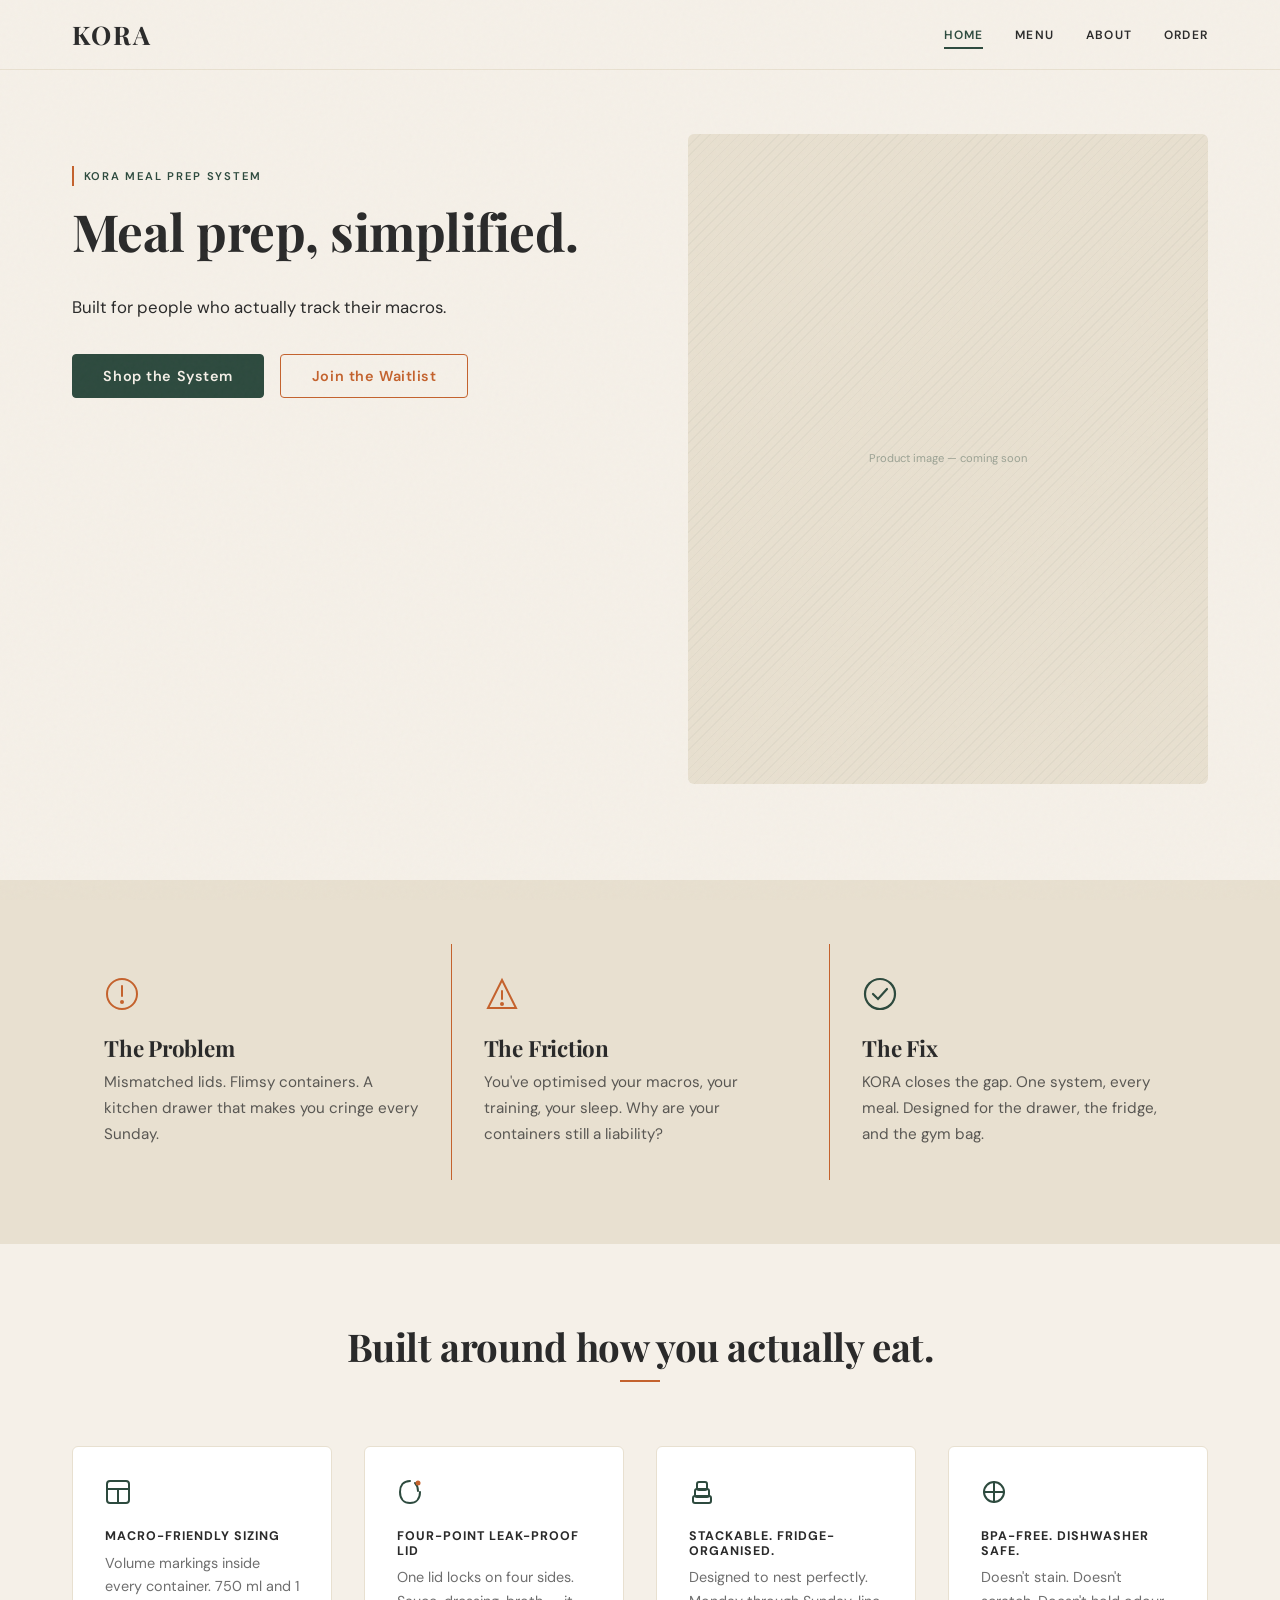
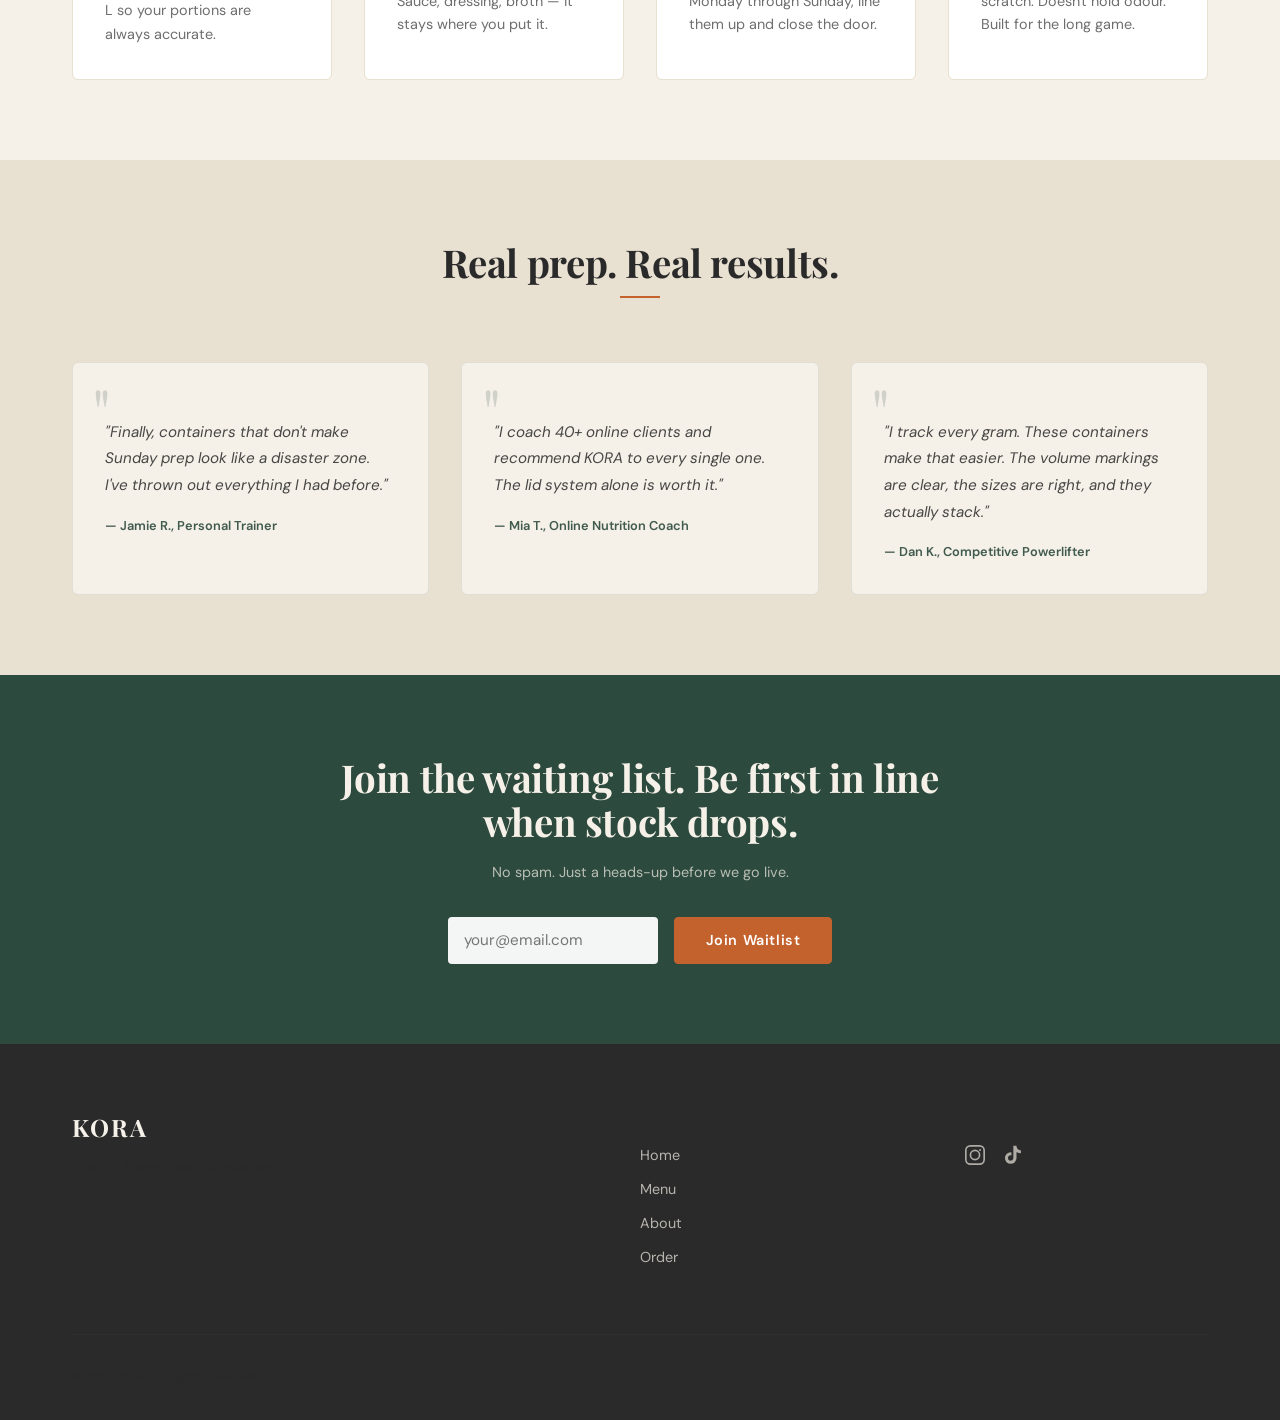
==== commit 3e7de335: "Update hero copy, product range, and add images folder - index.html: Replace hero headline/subhead w" ====
--- a/index.html
+++ b/index.html
@@ -50,8 +50,8 @@
 
           <div class="hero__text">
             <span class="eyebrow">KORA Meal Prep System</span>
-            <h1 class="hero__headline">Your training is dialled. Your containers shouldn't be the weak link.</h1>
-            <p class="hero__sub">KORA meal prep containers are built for people who take what they put in their body seriously. No compromises. No mess. No excuses.</p>
+            <h1 class="hero__headline fade-in">Meal prep, simplified.</h1>
+            <p class="hero__sub fade-in">Built for people who actually track their macros.</p>
             <div class="hero__ctas">
               <a href="menu.html" class="btn btn-primary">Shop the System</a>
               <a href="#waitlist" class="btn btn-outline">Join the Waitlist</a>
--- a/css/styles.css
+++ b/css/styles.css
@@ -1165,3 +1165,19 @@
 @media (min-width: 900px) {
   .order-divider { display: none; }
 }
+
+.product-card__vol {
+  font-size: 0.62em;
+  font-weight: 400;
+  color: var(--stone);
+  letter-spacing: 0.04em;
+  vertical-align: middle;
+}
+
+.product-card__saving {
+  font-size: 0.72em;
+  color: var(--terra);
+  font-family: var(--font-body);
+  font-weight: 400;
+  margin-left: 8px;
+}
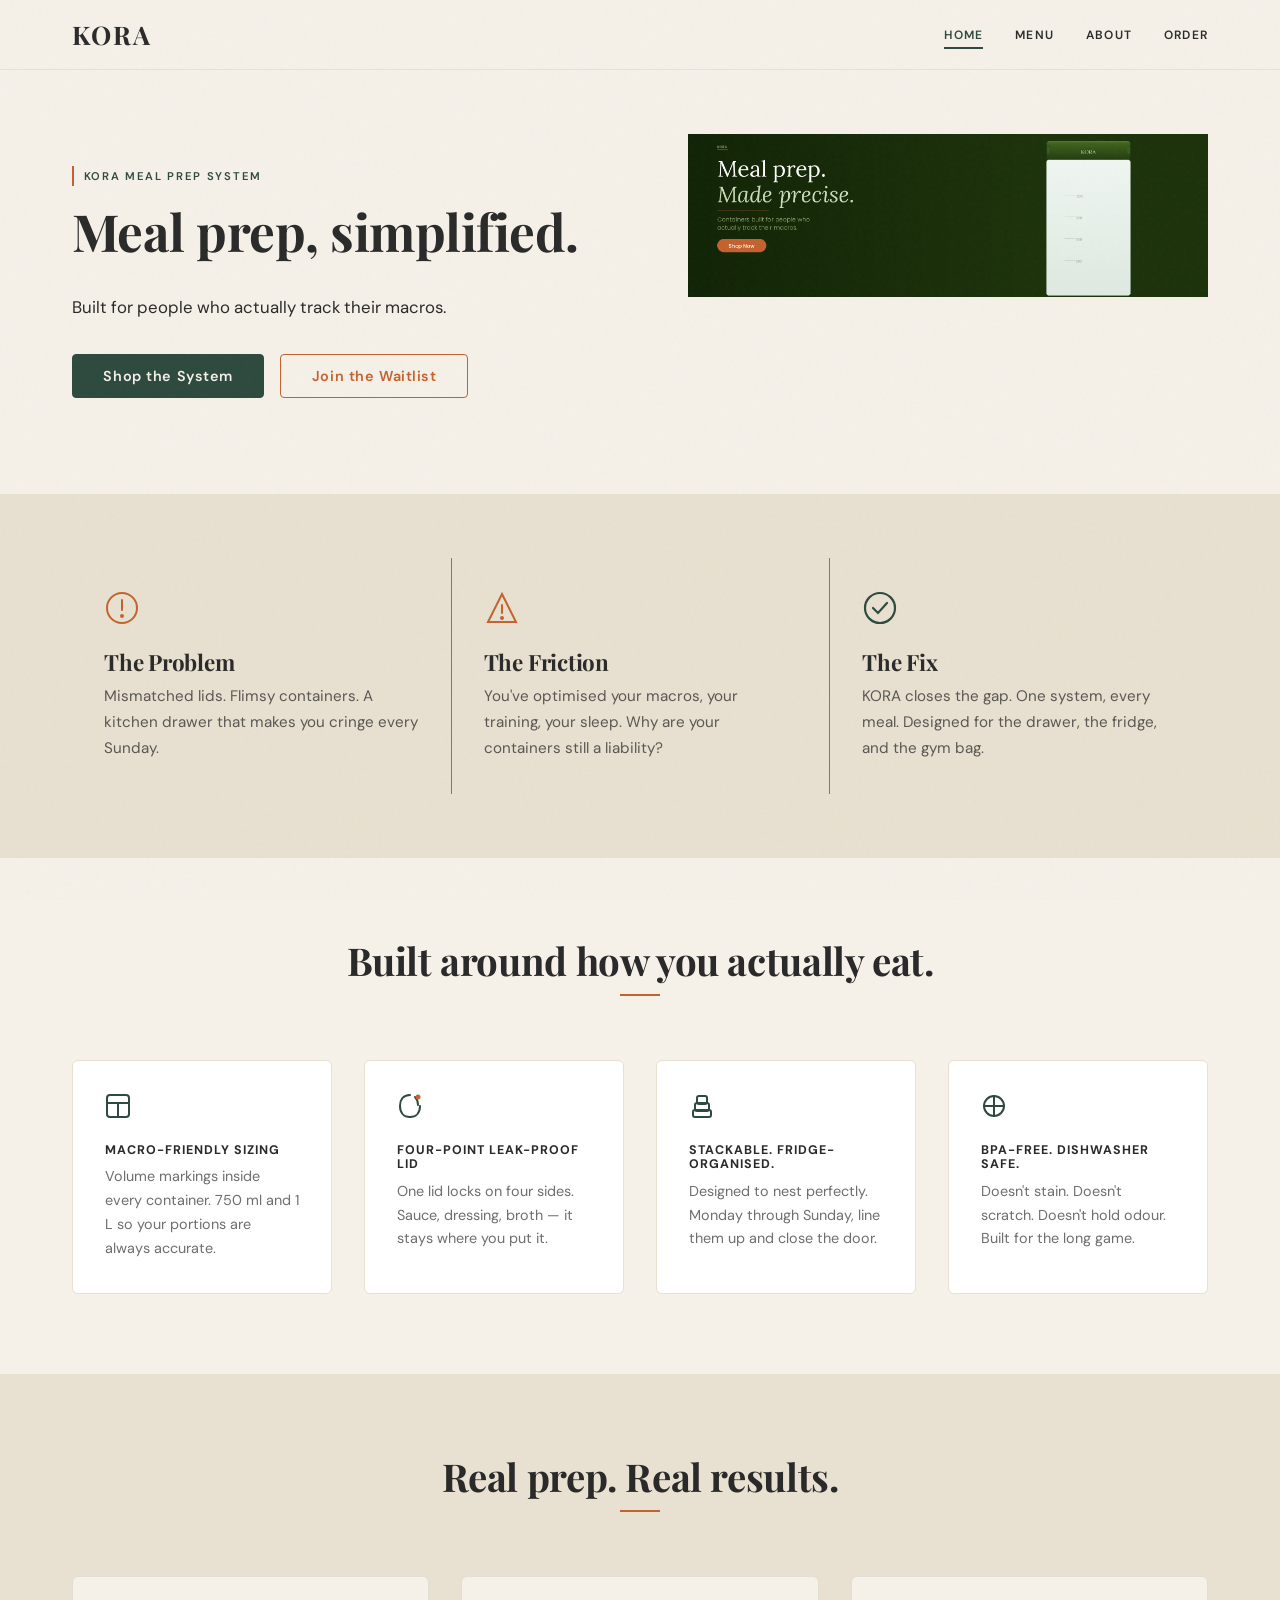
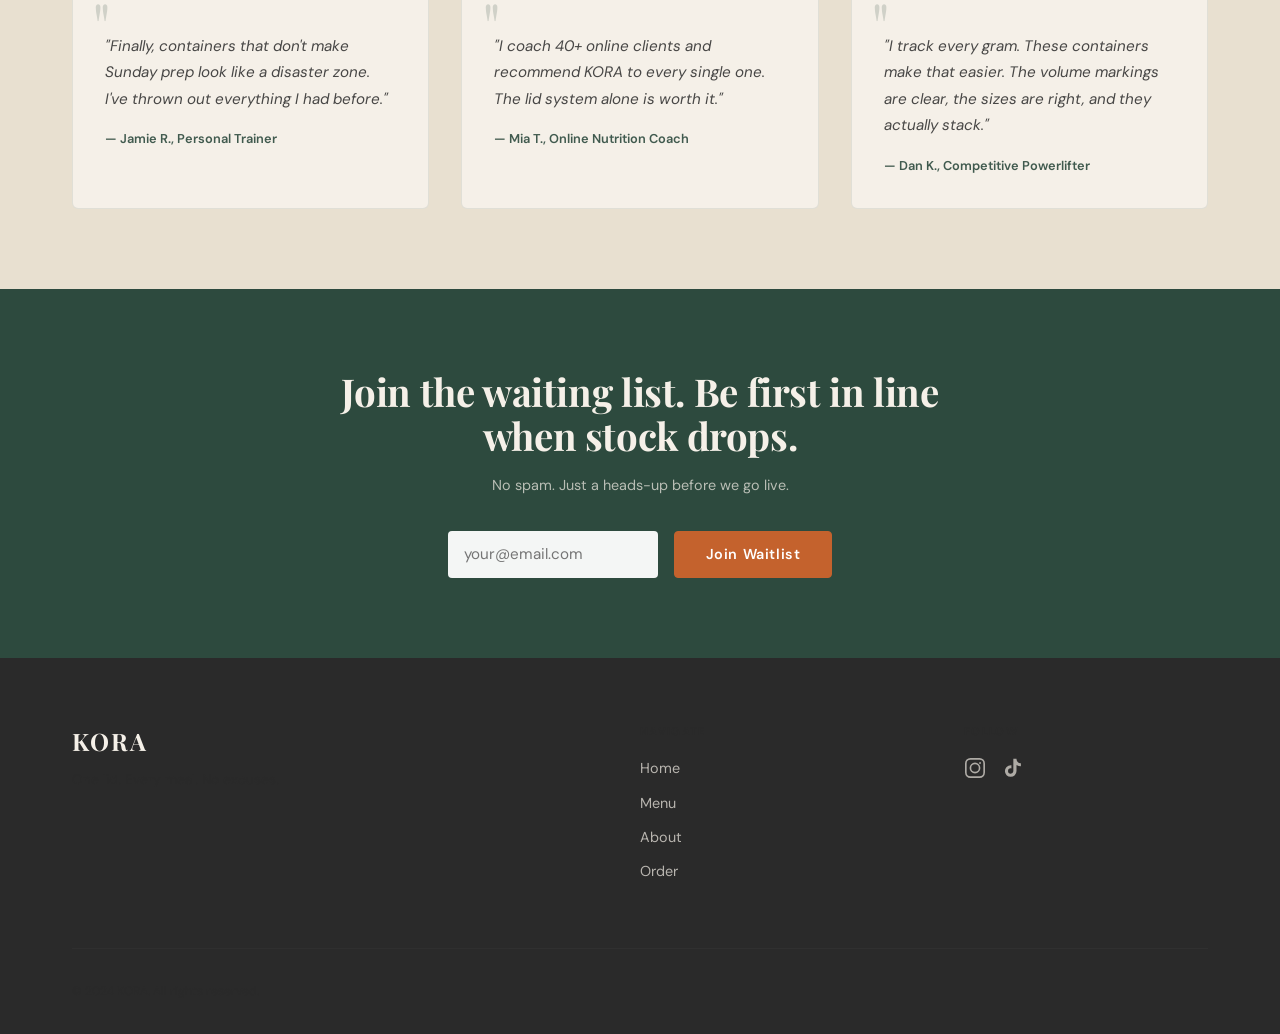
==== commit 63fda860: "fix: wire up hero banner image and fix missing starter pack image Replace img-placeholder div in her" ====
--- a/index.html
+++ b/index.html
@@ -60,9 +60,7 @@
 
           <div class="hero__image-col">
             <div class="hero__image">
-              <div class="img-placeholder" role="img" aria-label="KORA container lifestyle image — coming soon">
-                <span class="img-placeholder__label" aria-hidden="true">Product image — coming soon</span>
-              </div>
+              <img src="images/kora-hero-banner.png" alt="KORA meal prep container system" loading="eager">
             </div>
           </div>
 
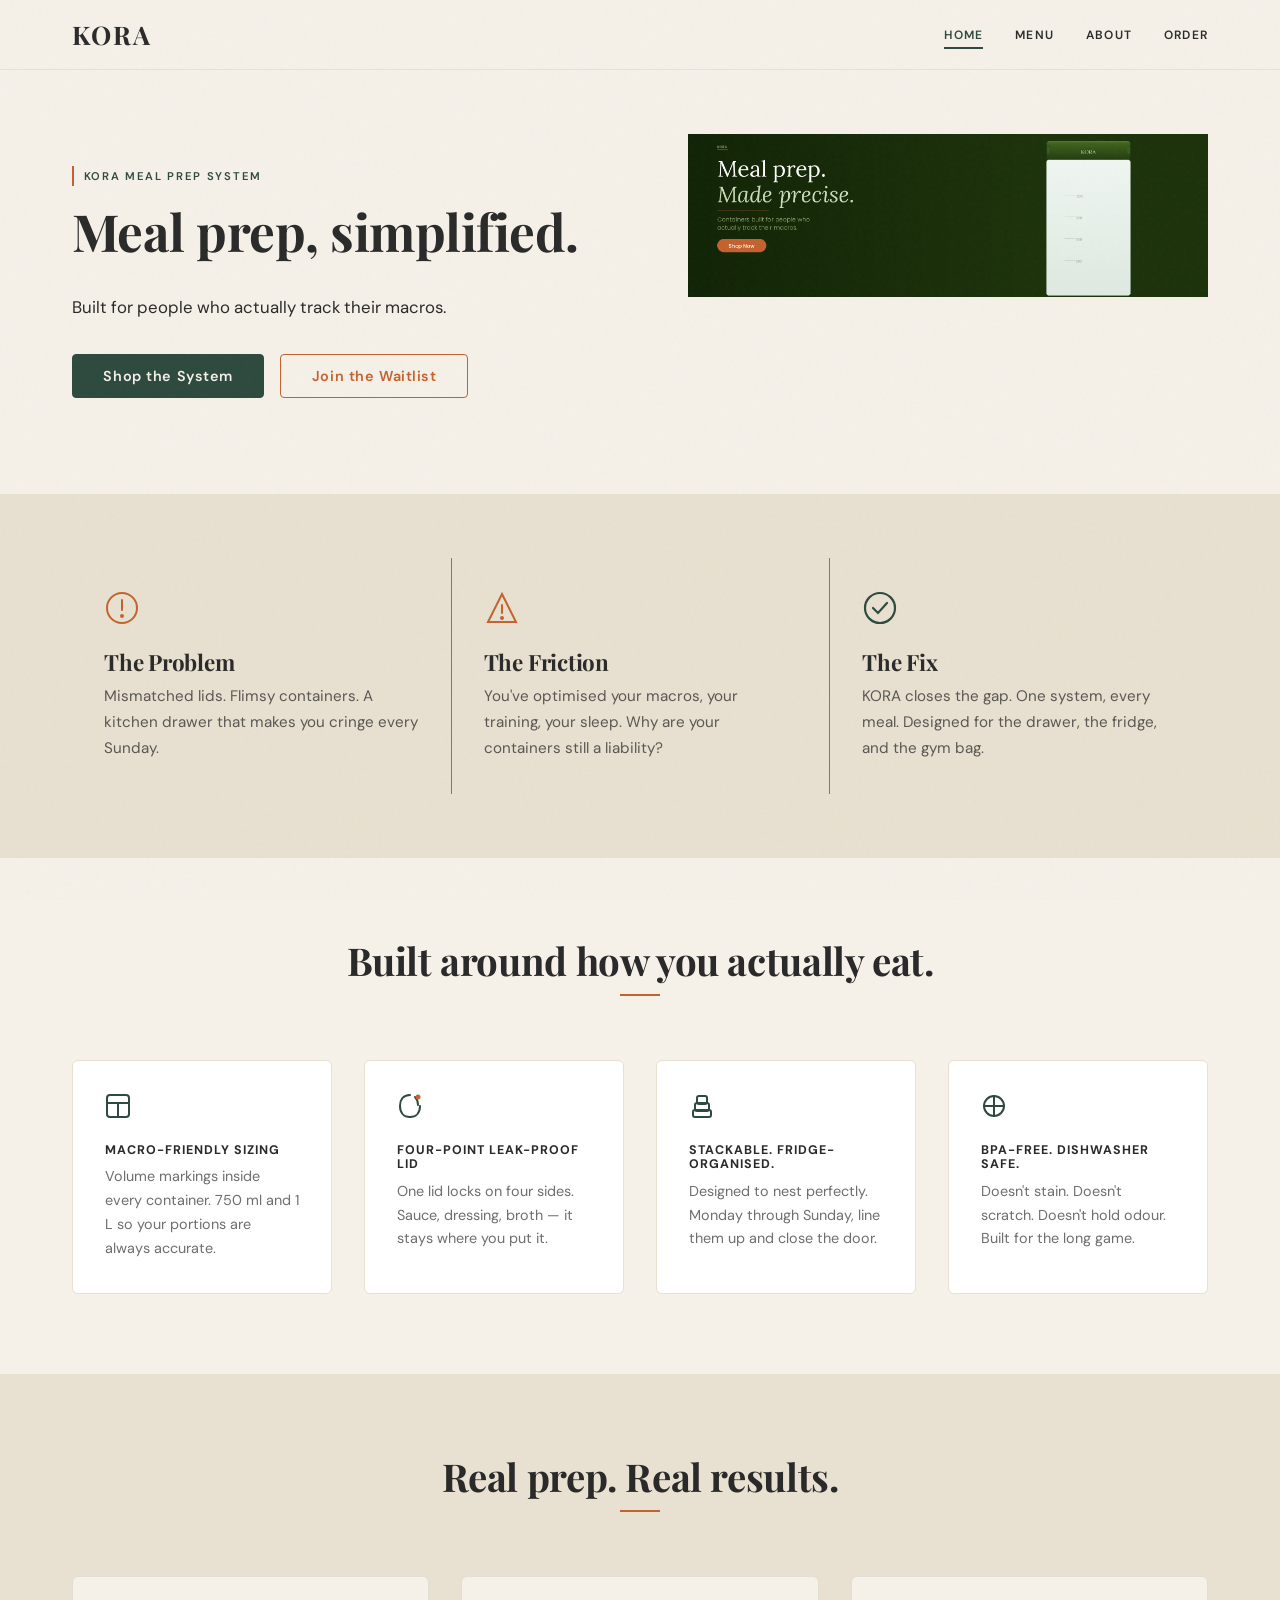
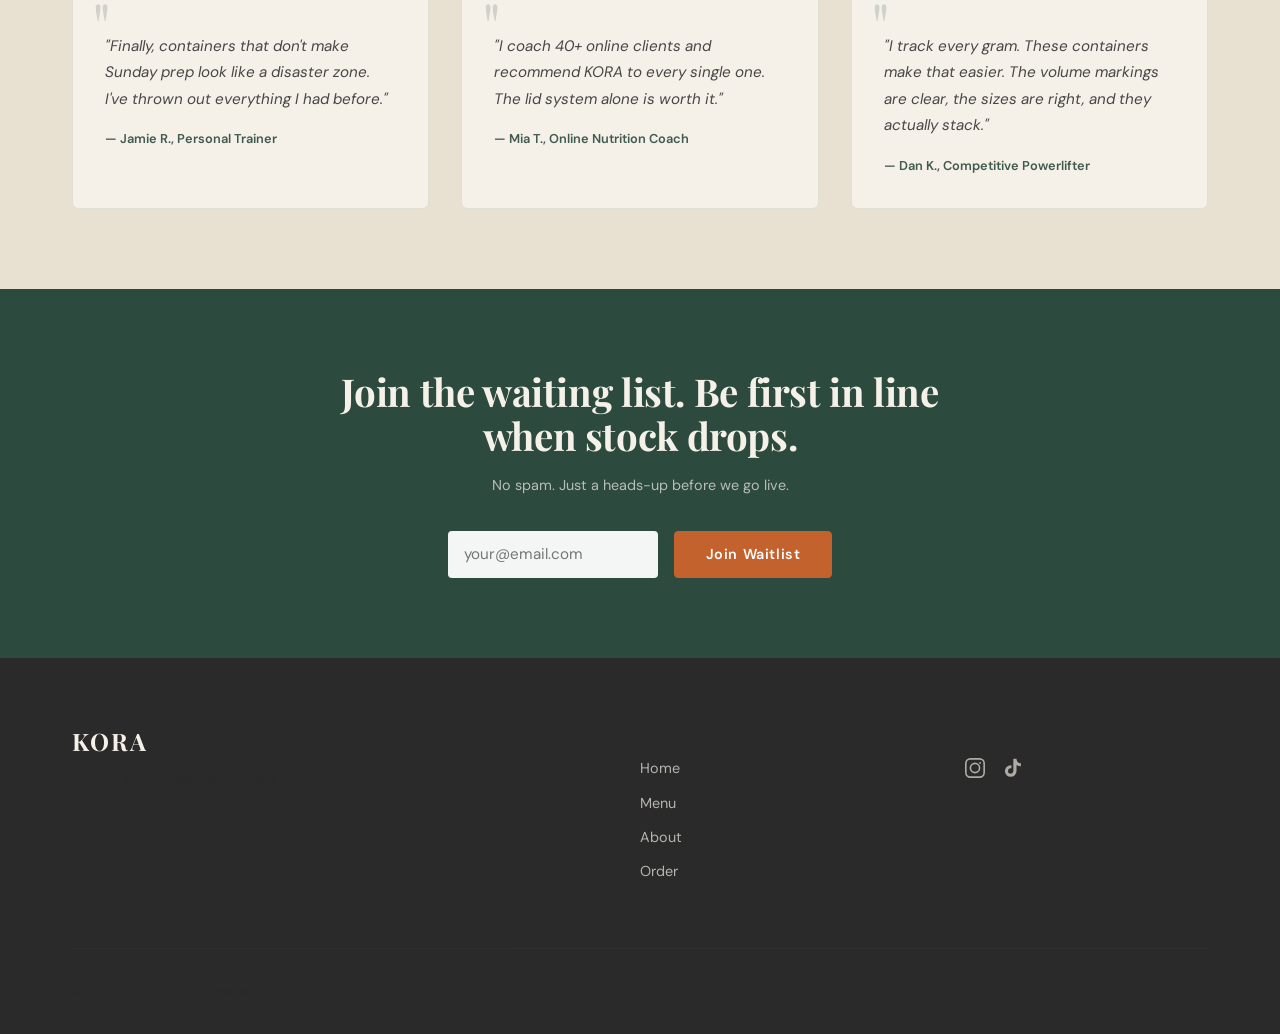
==== commit a635ce02: "fix: resolve CSS variable typos, add about image, create privacy policy - Fix .product-card__vol and" ====
--- a/index.html
+++ b/index.html
@@ -278,7 +278,7 @@
         </div>
       </div>
       <div class="footer__bottom">
-        <p>&copy; 2024 KORA. All rights reserved.</p>
+        <p>&copy; 2025 KORA. All rights reserved. &nbsp;·&nbsp; <a href="privacy.html" style="color: inherit; opacity: 0.7; text-decoration: underline;">Privacy Policy</a></p>
       </div>
     </div>
   </footer>
--- a/css/styles.css
+++ b/css/styles.css
@@ -1169,14 +1169,14 @@
 .product-card__vol {
   font-size: 0.62em;
   font-weight: 400;
-  color: var(--stone);
+  color: var(--color-stone);
   letter-spacing: 0.04em;
   vertical-align: middle;
 }
 
 .product-card__saving {
   font-size: 0.72em;
-  color: var(--terra);
+  color: var(--color-terra);
   font-family: var(--font-body);
   font-weight: 400;
   margin-left: 8px;
